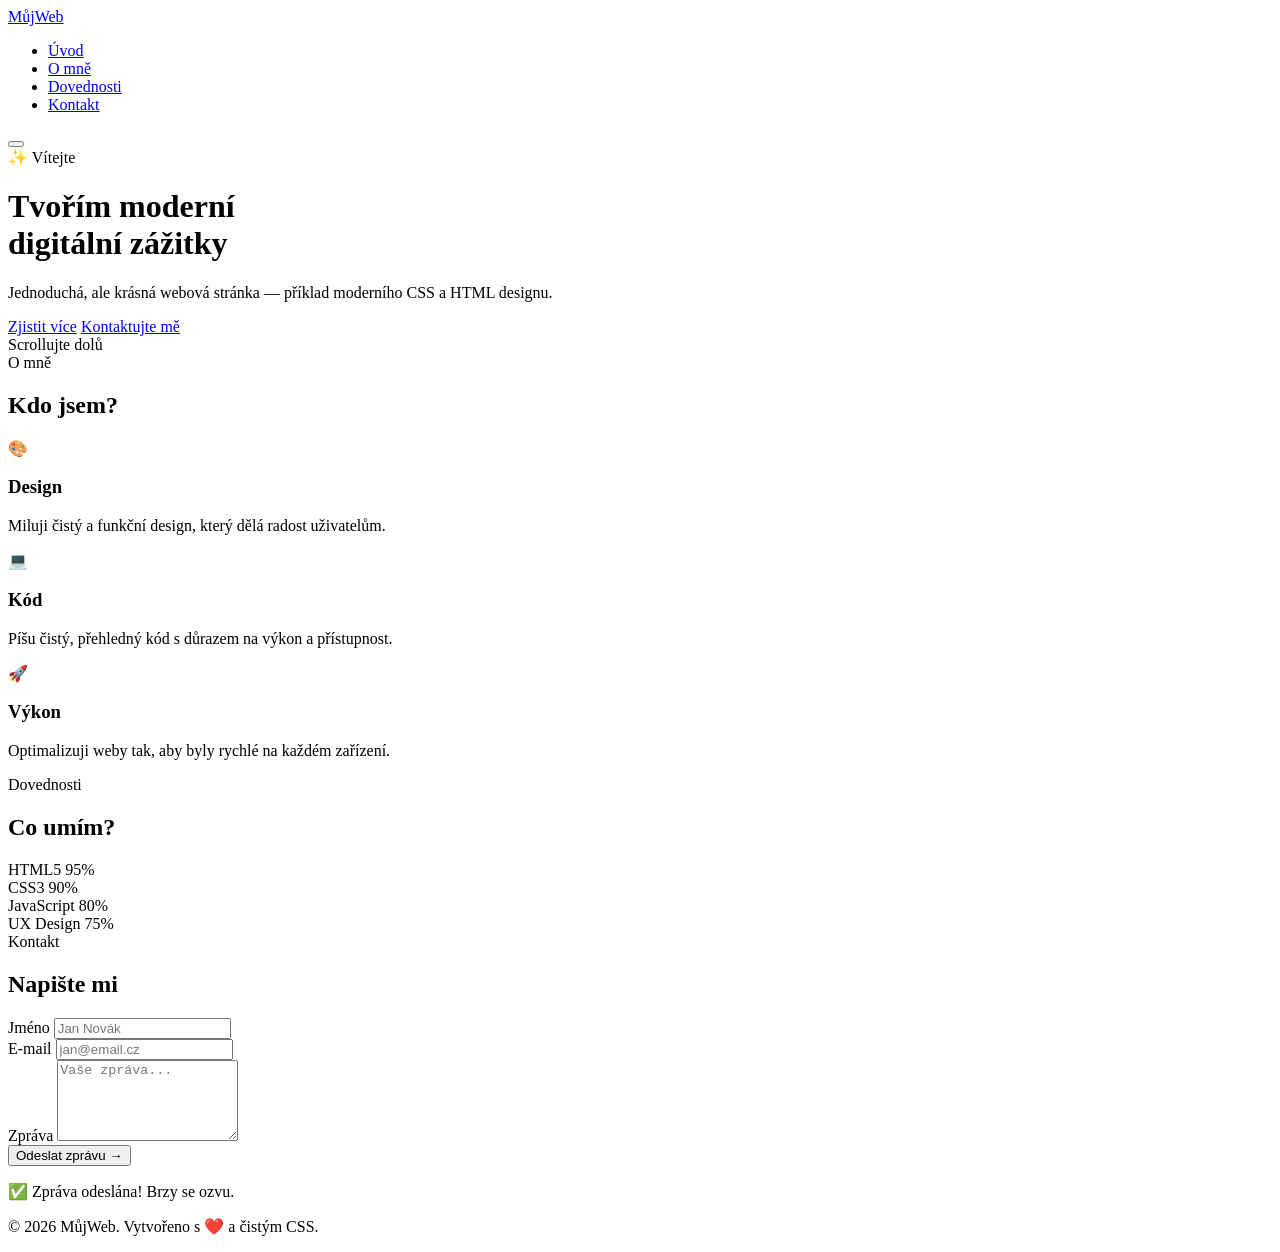
==== index.html @ 81123ff9 "Please provide the code changes or file descriptions so I can generate the commit message for you." ====
<!DOCTYPE html>
<html lang="cs">

<head>
  <meta charset="UTF-8" />
  <meta name="viewport" content="width=device-width, initial-scale=1.0" />
  <title>Moje stránka | Moderní web</title>
  <meta name="description" content="Ukázková moderní webová stránka s CSS animacemi a glassmorphism designem." />
  <link rel="preconnect" href="https://fonts.googleapis.com" />
  <link rel="preconnect" href="https://fonts.gstatic.com" crossorigin />
  <link href="https://fonts.googleapis.com/css2?family=Inter:wght@300;400;500;600;700;800&display=swap"
    rel="stylesheet" />
  <link rel="stylesheet" href="style.css" />
</head>

<body>

  <!-- ===== NAVIGACE ===== -->
  <nav class="navbar" id="navbar">
    <div class="nav-container">
      <a href="#" class="nav-logo">
        <span class="logo-dot"></span>
        <span>MůjWeb</span>
      </a>
      <ul class="nav-links" id="nav-links">
        <li><a href="#hero">Úvod</a></li>
        <li><a href="#about">O mně</a></li>
        <li><a href="#skills">Dovednosti</a></li>
        <li><a href="#contact">Kontakt</a></li>
      </ul>
      <button class="nav-toggle" id="nav-toggle" aria-label="Otevřít menu">
        <span></span><span></span><span></span>
      </button>
    </div>
  </nav>

  <!-- ===== HERO SEKCE ===== -->
  <header class="hero" id="hero">
    <div class="hero-bg">
      <div class="orb orb-1"></div>
      <div class="orb orb-2"></div>
      <div class="orb orb-3"></div>
    </div>
    <div class="hero-content">
      <span class="hero-badge">✨ Vítejte</span>
      <h1 class="hero-title">
        Tvořím moderní<br />
        <span class="gradient-text">digitální zážitky</span>
      </h1>
      <p class="hero-subtitle">
        Jednoduchá, ale krásná webová stránka — příklad moderního CSS a HTML designu.
      </p>
      <div class="hero-actions">
        <a href="#about" class="btn btn-primary" id="cta-about">Zjistit více</a>
        <a href="#contact" class="btn btn-ghost" id="cta-contact">Kontaktujte mě</a>
      </div>
    </div>
    <div class="hero-scroll-hint" aria-hidden="true">
      <span>Scrollujte dolů</span>
      <div class="scroll-arrow"></div>
    </div>
  </header>

  <main>

    <!-- ===== O MNĚ ===== -->
    <section class="section" id="about">
      <div class="container">
        <div class="section-label">O mně</div>
        <h2 class="section-title">Kdo jsem?</h2>
        <div class="about-grid">
          <div class="about-card glass-card">
            <div class="card-icon">🎨</div>
            <h3>Design</h3>
            <p>Miluji čistý a funkční design, který dělá radost uživatelům.</p>
          </div>
          <div class="about-card glass-card">
            <div class="card-icon">💻</div>
            <h3>Kód</h3>
            <p>Píšu čistý, přehledný kód s důrazem na výkon a přístupnost.</p>
          </div>
          <div class="about-card glass-card">
            <div class="card-icon">🚀</div>
            <h3>Výkon</h3>
            <p>Optimalizuji weby tak, aby byly rychlé na každém zařízení.</p>
          </div>
        </div>
      </div>
    </section>

    <!-- ===== DOVEDNOSTI ===== -->
    <section class="section section-dark" id="skills">
      <div class="container">
        <div class="section-label">Dovednosti</div>
        <h2 class="section-title">Co umím?</h2>
        <div class="skills-grid">
          <div class="skill-item" id="skill-html">
            <div class="skill-header">
              <span class="skill-name">HTML5</span>
              <span class="skill-percent">95%</span>
            </div>
            <div class="skill-bar">
              <div class="skill-fill" style="--fill: 95%"></div>
            </div>
          </div>
          <div class="skill-item" id="skill-css">
            <div class="skill-header">
              <span class="skill-name">CSS3</span>
              <span class="skill-percent">90%</span>
            </div>
            <div class="skill-bar">
              <div class="skill-fill" style="--fill: 90%"></div>
            </div>
          </div>
          <div class="skill-item" id="skill-js">
            <div class="skill-header">
              <span class="skill-name">JavaScript</span>
              <span class="skill-percent">80%</span>
            </div>
            <div class="skill-bar">
              <div class="skill-fill" style="--fill: 80%"></div>
            </div>
          </div>
          <div class="skill-item" id="skill-ux">
            <div class="skill-header">
              <span class="skill-name">UX Design</span>
              <span class="skill-percent">75%</span>
            </div>
            <div class="skill-bar">
              <div class="skill-fill" style="--fill: 75%"></div>
            </div>
          </div>
        </div>
      </div>
    </section>

    <!-- ===== KONTAKT ===== -->
    <section class="section" id="contact">
      <div class="container">
        <div class="section-label">Kontakt</div>
        <h2 class="section-title">Napište mi</h2>
        <form class="contact-form glass-card" id="contact-form" novalidate>
          <div class="form-row">
            <div class="form-group">
              <label for="name">Jméno</label>
              <input type="text" id="name" name="name" placeholder="Jan Novák" required />
            </div>
            <div class="form-group">
              <label for="email">E-mail</label>
              <input type="email" id="email" name="email" placeholder="jan@email.cz" required />
            </div>
          </div>
          <div class="form-group">
            <label for="message">Zpráva</label>
            <textarea id="message" name="message" rows="5" placeholder="Vaše zpráva..." required></textarea>
          </div>
          <button type="submit" class="btn btn-primary" id="submit-btn">Odeslat zprávu →</button>
          <p class="form-success" id="form-success" aria-live="polite">✅ Zpráva odeslána! Brzy se ozvu.</p>
        </form>
      </div>
    </section>

  </main>

  <!-- ===== PATIČKA ===== -->
  <footer class="footer">
    <div class="container">
      <p>© 2026 MůjWeb. Vytvořeno s ❤️ a čistým CSS.</p>
    </div>
  </footer>

  <script src="script.js"></script>
</body>

</html>
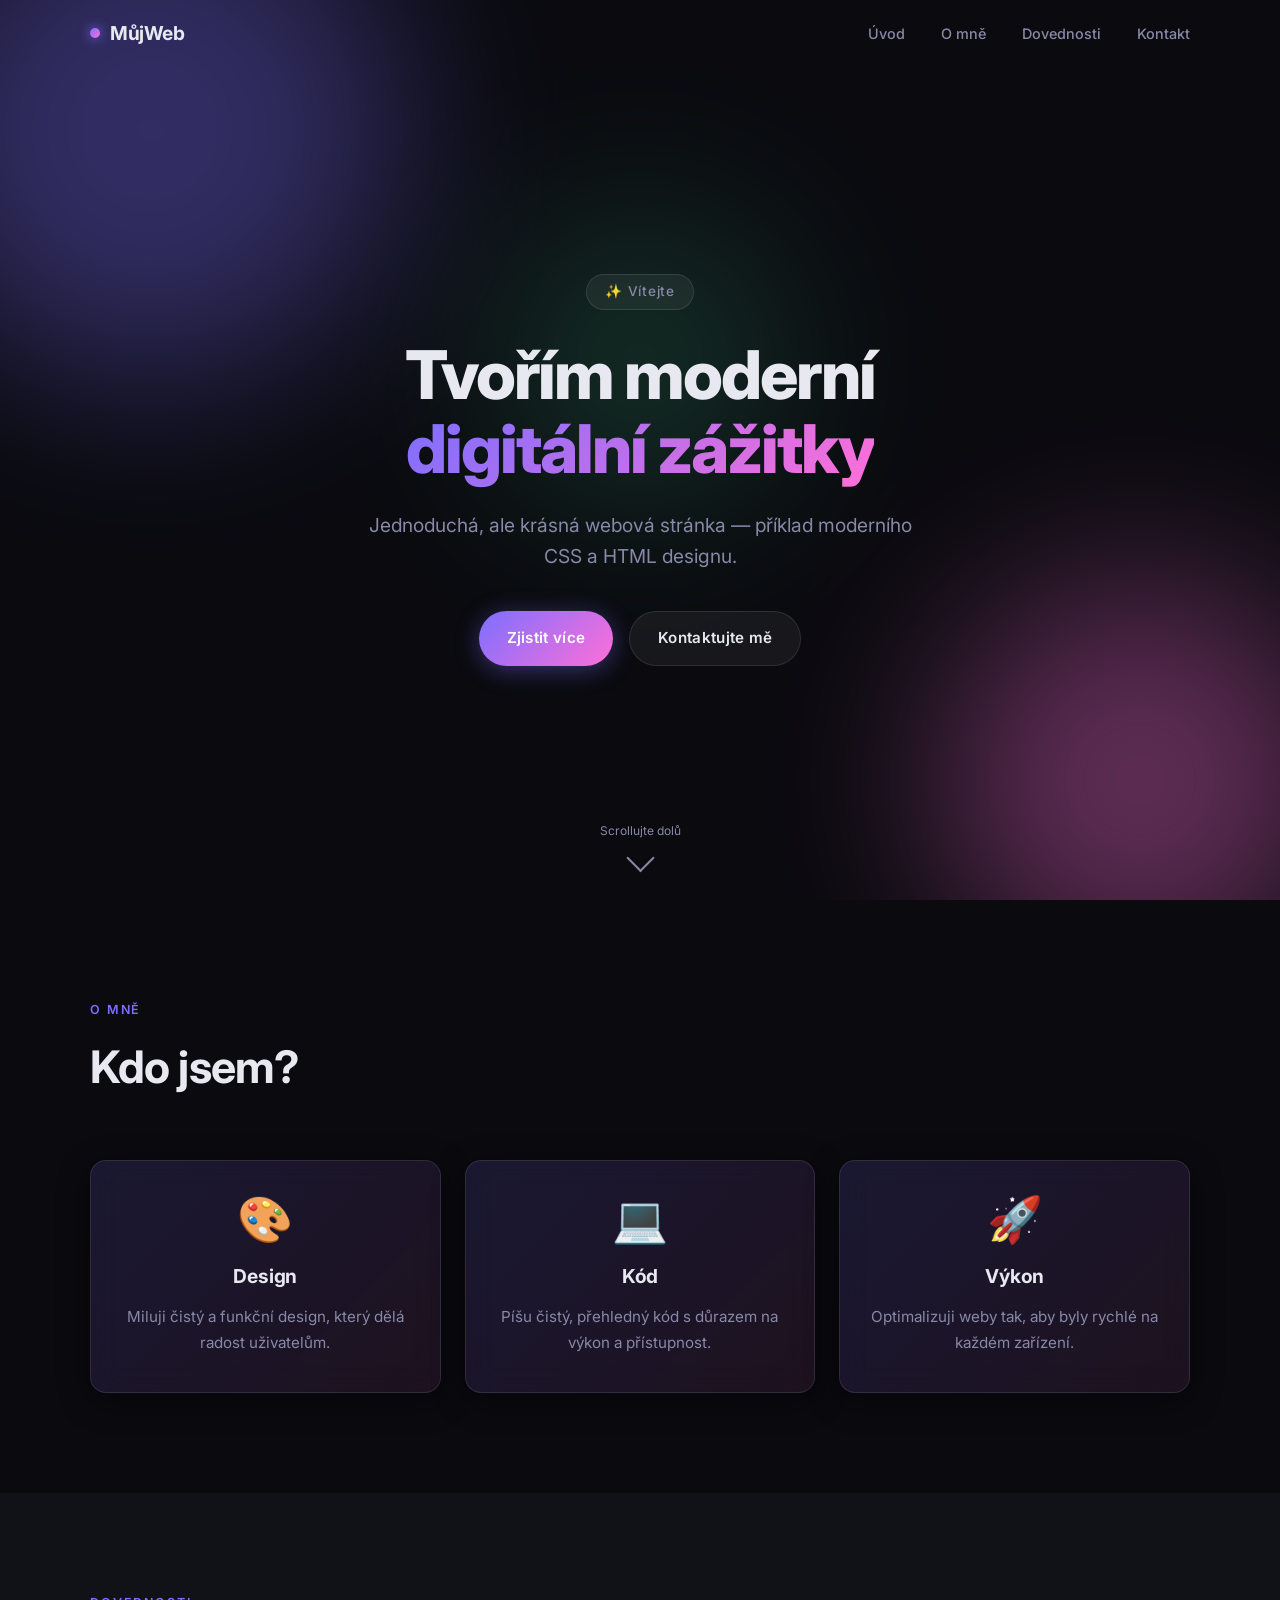
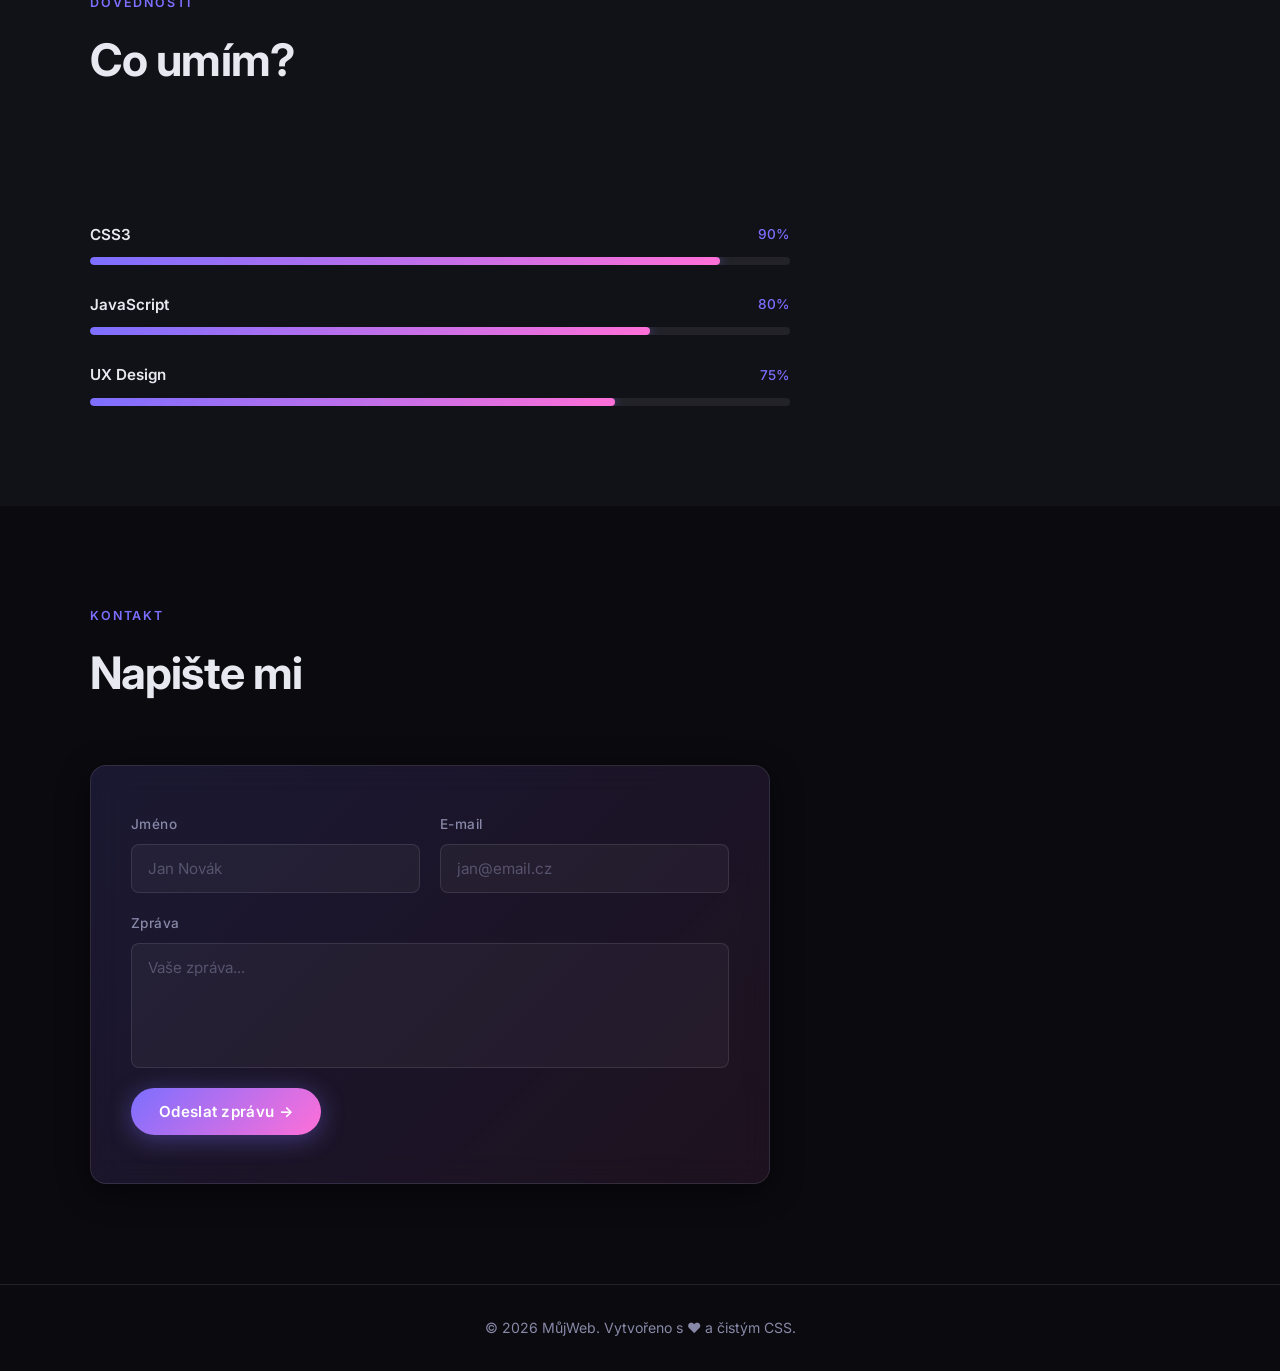
==== commit 6941cd37: "oprava CSS" ====
--- a/index.html
+++ b/index.html
@@ -10,7 +10,7 @@
   <link rel="preconnect" href="https://fonts.gstatic.com" crossorigin />
   <link href="https://fonts.googleapis.com/css2?family=Inter:wght@300;400;500;600;700;800&display=swap"
     rel="stylesheet" />
-  <link rel="stylesheet" href="style.css" />
+  <link rel="stylesheet" type="text/css" href="style.css" />
 </head>
 
 <body>
--- a/style.css
+++ b/style.css
@@ -0,0 +1,641 @@
+@charset "UTF-8";
+
+/* ================================================
+   DESIGN TOKENS & RESET
+   ================================================ */
+
+:root {
+  --clr-bg:        #0a0a0f;
+  --clr-bg-2:      #111118;
+  --clr-surface:   rgba(255, 255, 255, 0.055);
+  --clr-border:    rgba(255, 255, 255, 0.10);
+  --clr-text:      #e8e8f0;
+  --clr-muted:     #8888a8;
+  --clr-primary:   #7c6fff;
+  --clr-accent:    #ff6fd8;
+  --clr-green:     #4fffb0;
+
+  --gradient-hero: linear-gradient(135deg, #7c6fff 0%, #ff6fd8 100%);
+  --gradient-card: linear-gradient(135deg, rgba(124,111,255,0.15) 0%, rgba(255,111,216,0.08) 100%);
+
+  --radius-sm:  8px;
+  --radius-md:  16px;
+  --radius-lg:  28px;
+  --radius-xl:  40px;
+
+  --shadow-glow: 0 0 40px rgba(124, 111, 255, 0.25);
+  --shadow-card: 0 8px 32px rgba(0, 0, 0, 0.4);
+
+  --font: 'Inter', system-ui, sans-serif;
+  --transition: 0.3s cubic-bezier(0.4, 0, 0.2, 1);
+}
+
+*, *::before, *::after {
+  box-sizing: border-box;
+  margin: 0;
+  padding: 0;
+}
+
+html {
+  scroll-behavior: smooth;
+  font-size: 16px;
+}
+
+body {
+  font-family: var(--font);
+  background-color: var(--clr-bg);
+  color: var(--clr-text);
+  line-height: 1.6;
+  overflow-x: hidden;
+}
+
+img { display: block; max-width: 100%; }
+a  { color: inherit; text-decoration: none; }
+ul { list-style: none; }
+button { font-family: inherit; cursor: pointer; border: none; background: none; }
+
+/* ================================================
+   UTILITY
+   ================================================ */
+
+.container {
+  width: min(1100px, 92vw);
+  margin-inline: auto;
+}
+
+.gradient-text {
+  background: var(--gradient-hero);
+  -webkit-background-clip: text;
+  -webkit-text-fill-color: transparent;
+  background-clip: text;
+}
+
+.glass-card {
+  background: var(--gradient-card);
+  border: 1px solid var(--clr-border);
+  backdrop-filter: blur(16px);
+  -webkit-backdrop-filter: blur(16px);
+  border-radius: var(--radius-md);
+  box-shadow: var(--shadow-card);
+  transition: transform var(--transition), box-shadow var(--transition);
+}
+
+.glass-card:hover {
+  transform: translateY(-4px);
+  box-shadow: var(--shadow-glow), var(--shadow-card);
+}
+
+/* ================================================
+   BUTTONS
+   ================================================ */
+
+.btn {
+  display: inline-flex;
+  align-items: center;
+  gap: 8px;
+  padding: 14px 28px;
+  border-radius: var(--radius-xl);
+  font-size: 0.95rem;
+  font-weight: 600;
+  letter-spacing: 0.02em;
+  transition: transform var(--transition), box-shadow var(--transition), background var(--transition);
+  position: relative;
+  overflow: hidden;
+}
+
+.btn::after {
+  content: '';
+  position: absolute;
+  inset: 0;
+  background: white;
+  opacity: 0;
+  transition: opacity var(--transition);
+}
+
+.btn:hover::after  { opacity: 0.06; }
+.btn:active        { transform: scale(0.97); }
+
+.btn-primary {
+  background: var(--gradient-hero);
+  color: #fff;
+  box-shadow: 0 4px 24px rgba(124, 111, 255, 0.4);
+}
+
+.btn-primary:hover {
+  box-shadow: 0 8px 36px rgba(124, 111, 255, 0.55);
+  transform: translateY(-2px);
+}
+
+.btn-ghost {
+  background: var(--clr-surface);
+  color: var(--clr-text);
+  border: 1px solid var(--clr-border);
+}
+
+.btn-ghost:hover {
+  background: rgba(255, 255, 255, 0.1);
+  transform: translateY(-2px);
+}
+
+/* ================================================
+   NAVBAR
+   ================================================ */
+
+.navbar {
+  position: fixed;
+  top: 0;
+  inset-inline: 0;
+  z-index: 100;
+  padding: 18px 0;
+  transition: background var(--transition), backdrop-filter var(--transition), padding var(--transition);
+}
+
+.navbar.scrolled {
+  background: rgba(10, 10, 15, 0.85);
+  backdrop-filter: blur(20px);
+  -webkit-backdrop-filter: blur(20px);
+  border-bottom: 1px solid var(--clr-border);
+  padding: 12px 0;
+}
+
+.nav-container {
+  width: min(1100px, 92vw);
+  margin-inline: auto;
+  display: flex;
+  align-items: center;
+  justify-content: space-between;
+}
+
+.nav-logo {
+  display: flex;
+  align-items: center;
+  gap: 10px;
+  font-size: 1.2rem;
+  font-weight: 700;
+  letter-spacing: -0.02em;
+}
+
+.logo-dot {
+  width: 10px;
+  height: 10px;
+  border-radius: 50%;
+  background: var(--gradient-hero);
+  box-shadow: 0 0 12px var(--clr-primary);
+  animation: pulse 2.5s ease-in-out infinite;
+}
+
+.nav-links {
+  display: flex;
+  align-items: center;
+  gap: 36px;
+}
+
+.nav-links a {
+  font-size: 0.9rem;
+  font-weight: 500;
+  color: var(--clr-muted);
+  position: relative;
+  transition: color var(--transition);
+}
+
+.nav-links a::after {
+  content: '';
+  position: absolute;
+  bottom: -4px;
+  left: 0;
+  width: 0;
+  height: 2px;
+  background: var(--gradient-hero);
+  border-radius: 2px;
+  transition: width var(--transition);
+}
+
+.nav-links a:hover       { color: var(--clr-text); }
+.nav-links a:hover::after { width: 100%; }
+
+.nav-toggle {
+  display: none;
+  flex-direction: column;
+  gap: 5px;
+  padding: 4px;
+}
+
+.nav-toggle span {
+  display: block;
+  width: 24px;
+  height: 2px;
+  background: var(--clr-text);
+  border-radius: 2px;
+  transition: transform var(--transition), opacity var(--transition);
+}
+
+.nav-toggle.open span:nth-child(1) { transform: translateY(7px) rotate(45deg); }
+.nav-toggle.open span:nth-child(2) { opacity: 0; }
+.nav-toggle.open span:nth-child(3) { transform: translateY(-7px) rotate(-45deg); }
+
+/* ================================================
+   HERO
+   ================================================ */
+
+.hero {
+  min-height: 100svh;
+  display: flex;
+  align-items: center;
+  justify-content: center;
+  text-align: center;
+  position: relative;
+  overflow: hidden;
+  padding: 120px 24px 80px;
+}
+
+/* Animated gradient orbs */
+.hero-bg {
+  position: absolute;
+  inset: 0;
+  pointer-events: none;
+  z-index: 0;
+}
+
+.orb {
+  position: absolute;
+  border-radius: 50%;
+  filter: blur(90px);
+  opacity: 0.35;
+  animation: float 8s ease-in-out infinite;
+}
+
+.orb-1 {
+  width: 500px;
+  height: 500px;
+  background: var(--clr-primary);
+  top: -120px;
+  left: -100px;
+  animation-delay: 0s;
+}
+
+.orb-2 {
+  width: 400px;
+  height: 400px;
+  background: var(--clr-accent);
+  bottom: -80px;
+  right: -60px;
+  animation-delay: -3s;
+}
+
+.orb-3 {
+  width: 300px;
+  height: 300px;
+  background: var(--clr-green);
+  top: 40%;
+  left: 50%;
+  transform: translate(-50%, -50%);
+  animation-delay: -5s;
+  opacity: 0.15;
+}
+
+.hero-content {
+  position: relative;
+  z-index: 1;
+  max-width: 740px;
+}
+
+.hero-badge {
+  display: inline-block;
+  background: var(--clr-surface);
+  border: 1px solid var(--clr-border);
+  border-radius: var(--radius-xl);
+  padding: 6px 18px;
+  font-size: 0.85rem;
+  font-weight: 500;
+  letter-spacing: 0.05em;
+  color: var(--clr-muted);
+  margin-bottom: 28px;
+  animation: fadeInUp 0.6s ease both;
+}
+
+.hero-title {
+  font-size: clamp(2.4rem, 6vw, 4.2rem);
+  font-weight: 800;
+  line-height: 1.1;
+  letter-spacing: -0.03em;
+  margin-bottom: 24px;
+  animation: fadeInUp 0.7s 0.1s ease both;
+}
+
+.hero-subtitle {
+  font-size: clamp(1rem, 2.5vw, 1.2rem);
+  color: var(--clr-muted);
+  max-width: 560px;
+  margin-inline: auto;
+  margin-bottom: 40px;
+  animation: fadeInUp 0.7s 0.2s ease both;
+}
+
+.hero-actions {
+  display: flex;
+  gap: 16px;
+  justify-content: center;
+  flex-wrap: wrap;
+  animation: fadeInUp 0.7s 0.3s ease both;
+}
+
+.hero-scroll-hint {
+  position: absolute;
+  bottom: 32px;
+  left: 50%;
+  transform: translateX(-50%);
+  display: flex;
+  flex-direction: column;
+  align-items: center;
+  gap: 8px;
+  font-size: 0.75rem;
+  color: var(--clr-muted);
+  opacity: 0.6;
+  animation: fadeIn 1s 1s ease both;
+}
+
+.scroll-arrow {
+  width: 20px;
+  height: 20px;
+  border-right: 2px solid var(--clr-muted);
+  border-bottom: 2px solid var(--clr-muted);
+  transform: rotate(45deg);
+  animation: bounceDown 1.8s ease-in-out infinite;
+}
+
+/* ================================================
+   SECTIONS
+   ================================================ */
+
+.section {
+  padding: 100px 0;
+}
+
+.section-dark {
+  background: var(--clr-bg-2);
+}
+
+.section-label {
+  font-size: 0.78rem;
+  font-weight: 600;
+  letter-spacing: 0.15em;
+  text-transform: uppercase;
+  color: var(--clr-primary);
+  margin-bottom: 12px;
+}
+
+.section-title {
+  font-size: clamp(1.8rem, 4vw, 2.8rem);
+  font-weight: 700;
+  letter-spacing: -0.02em;
+  margin-bottom: 56px;
+}
+
+/* ================================================
+   ABOUT GRID
+   ================================================ */
+
+.about-grid {
+  display: grid;
+  grid-template-columns: repeat(auto-fit, minmax(260px, 1fr));
+  gap: 24px;
+}
+
+.about-card {
+  padding: 36px 28px;
+  text-align: center;
+}
+
+.card-icon {
+  font-size: 2.8rem;
+  margin-bottom: 20px;
+  line-height: 1;
+  display: block;
+}
+
+.about-card h3 {
+  font-size: 1.2rem;
+  font-weight: 700;
+  margin-bottom: 12px;
+  letter-spacing: -0.01em;
+}
+
+.about-card p {
+  color: var(--clr-muted);
+  font-size: 0.95rem;
+  line-height: 1.7;
+}
+
+/* ================================================
+   SKILLS
+   ================================================ */
+
+.skills-grid {
+  display: flex;
+  flex-direction: column;
+  gap: 28px;
+  max-width: 700px;
+}
+
+.skill-item {
+  opacity: 0;
+  transform: translateX(-20px);
+  transition: opacity 0.5s ease, transform 0.5s ease;
+}
+
+.skill-item.visible {
+  opacity: 1;
+  transform: translateX(0);
+}
+
+.skill-header {
+  display: flex;
+  justify-content: space-between;
+  align-items: center;
+  margin-bottom: 10px;
+}
+
+.skill-name {
+  font-weight: 600;
+  font-size: 0.95rem;
+}
+
+.skill-percent {
+  font-size: 0.85rem;
+  font-weight: 500;
+  color: var(--clr-primary);
+}
+
+.skill-bar {
+  height: 8px;
+  background: rgba(255, 255, 255, 0.07);
+  border-radius: 100px;
+  overflow: hidden;
+}
+
+.skill-fill {
+  height: 100%;
+  width: 0;                    /* starts at 0, animated by JS */
+  background: var(--gradient-hero);
+  border-radius: 100px;
+  transition: width 1s cubic-bezier(0.4, 0, 0.2, 1);
+  box-shadow: 0 0 12px rgba(124, 111, 255, 0.5);
+}
+
+/* ================================================
+   CONTACT FORM
+   ================================================ */
+
+.contact-form {
+  max-width: 680px;
+  padding: 48px 40px;
+}
+
+.form-row {
+  display: grid;
+  grid-template-columns: 1fr 1fr;
+  gap: 20px;
+}
+
+.form-group {
+  display: flex;
+  flex-direction: column;
+  gap: 8px;
+  margin-bottom: 20px;
+}
+
+.form-group label {
+  font-size: 0.85rem;
+  font-weight: 500;
+  color: var(--clr-muted);
+  letter-spacing: 0.03em;
+}
+
+.form-group input,
+.form-group textarea {
+  background: rgba(255, 255, 255, 0.04);
+  border: 1px solid var(--clr-border);
+  border-radius: var(--radius-sm);
+  padding: 14px 16px;
+  color: var(--clr-text);
+  font-family: var(--font);
+  font-size: 0.95rem;
+  outline: none;
+  transition: border-color var(--transition), box-shadow var(--transition), background var(--transition);
+  resize: none;
+}
+
+.form-group input::placeholder,
+.form-group textarea::placeholder {
+  color: rgba(136, 136, 168, 0.5);
+}
+
+.form-group input:focus,
+.form-group textarea:focus {
+  border-color: var(--clr-primary);
+  background: rgba(124, 111, 255, 0.06);
+  box-shadow: 0 0 0 3px rgba(124, 111, 255, 0.18);
+}
+
+.form-group input:invalid:not(:placeholder-shown) {
+  border-color: #ff6b6b;
+}
+
+.form-success {
+  display: none;
+  margin-top: 16px;
+  color: var(--clr-green);
+  font-size: 0.9rem;
+  font-weight: 500;
+  animation: fadeInUp 0.4s ease;
+}
+
+.form-success.show {
+  display: block;
+}
+
+/* ================================================
+   FOOTER
+   ================================================ */
+
+.footer {
+  border-top: 1px solid var(--clr-border);
+  padding: 32px 0;
+  text-align: center;
+  color: var(--clr-muted);
+  font-size: 0.88rem;
+}
+
+/* ================================================
+   ANIMATIONS
+   ================================================ */
+
+@keyframes fadeInUp {
+  from {
+    opacity: 0;
+    transform: translateY(24px);
+  }
+  to {
+    opacity: 1;
+    transform: translateY(0);
+  }
+}
+
+@keyframes fadeIn {
+  from { opacity: 0; }
+  to   { opacity: 1; }
+}
+
+@keyframes float {
+  0%, 100% { transform: translateY(0px) scale(1); }
+  50%       { transform: translateY(-30px) scale(1.05); }
+}
+
+@keyframes pulse {
+  0%, 100% { box-shadow: 0 0 8px var(--clr-primary); }
+  50%       { box-shadow: 0 0 20px var(--clr-primary), 0 0 40px rgba(124,111,255,0.4); }
+}
+
+@keyframes bounceDown {
+  0%, 100% { transform: rotate(45deg) translateY(0); }
+  50%       { transform: rotate(45deg) translateY(6px); }
+}
+
+/* ================================================
+   RESPONSIVE
+   ================================================ */
+
+@media (max-width: 768px) {
+  .nav-links {
+    position: fixed;
+    top: 0;
+    right: -100%;
+    height: 100svh;
+    width: min(300px, 80vw);
+    background: rgba(10, 10, 15, 0.97);
+    backdrop-filter: blur(24px);
+    -webkit-backdrop-filter: blur(24px);
+    border-left: 1px solid var(--clr-border);
+    flex-direction: column;
+    justify-content: center;
+    gap: 40px;
+    padding: 40px;
+    font-size: 1.1rem;
+    transition: right var(--transition);
+  }
+
+  .nav-links.open { right: 0; }
+
+  .nav-toggle { display: flex; }
+
+  .form-row { grid-template-columns: 1fr; }
+
+  .contact-form { padding: 32px 24px; }
+
+  .section { padding: 70px 0; }
+}
+
+@media (max-width: 480px) {
+  .hero-actions { flex-direction: column; align-items: center; }
+  .btn { width: 100%; max-width: 280px; justify-content: center; }
+}
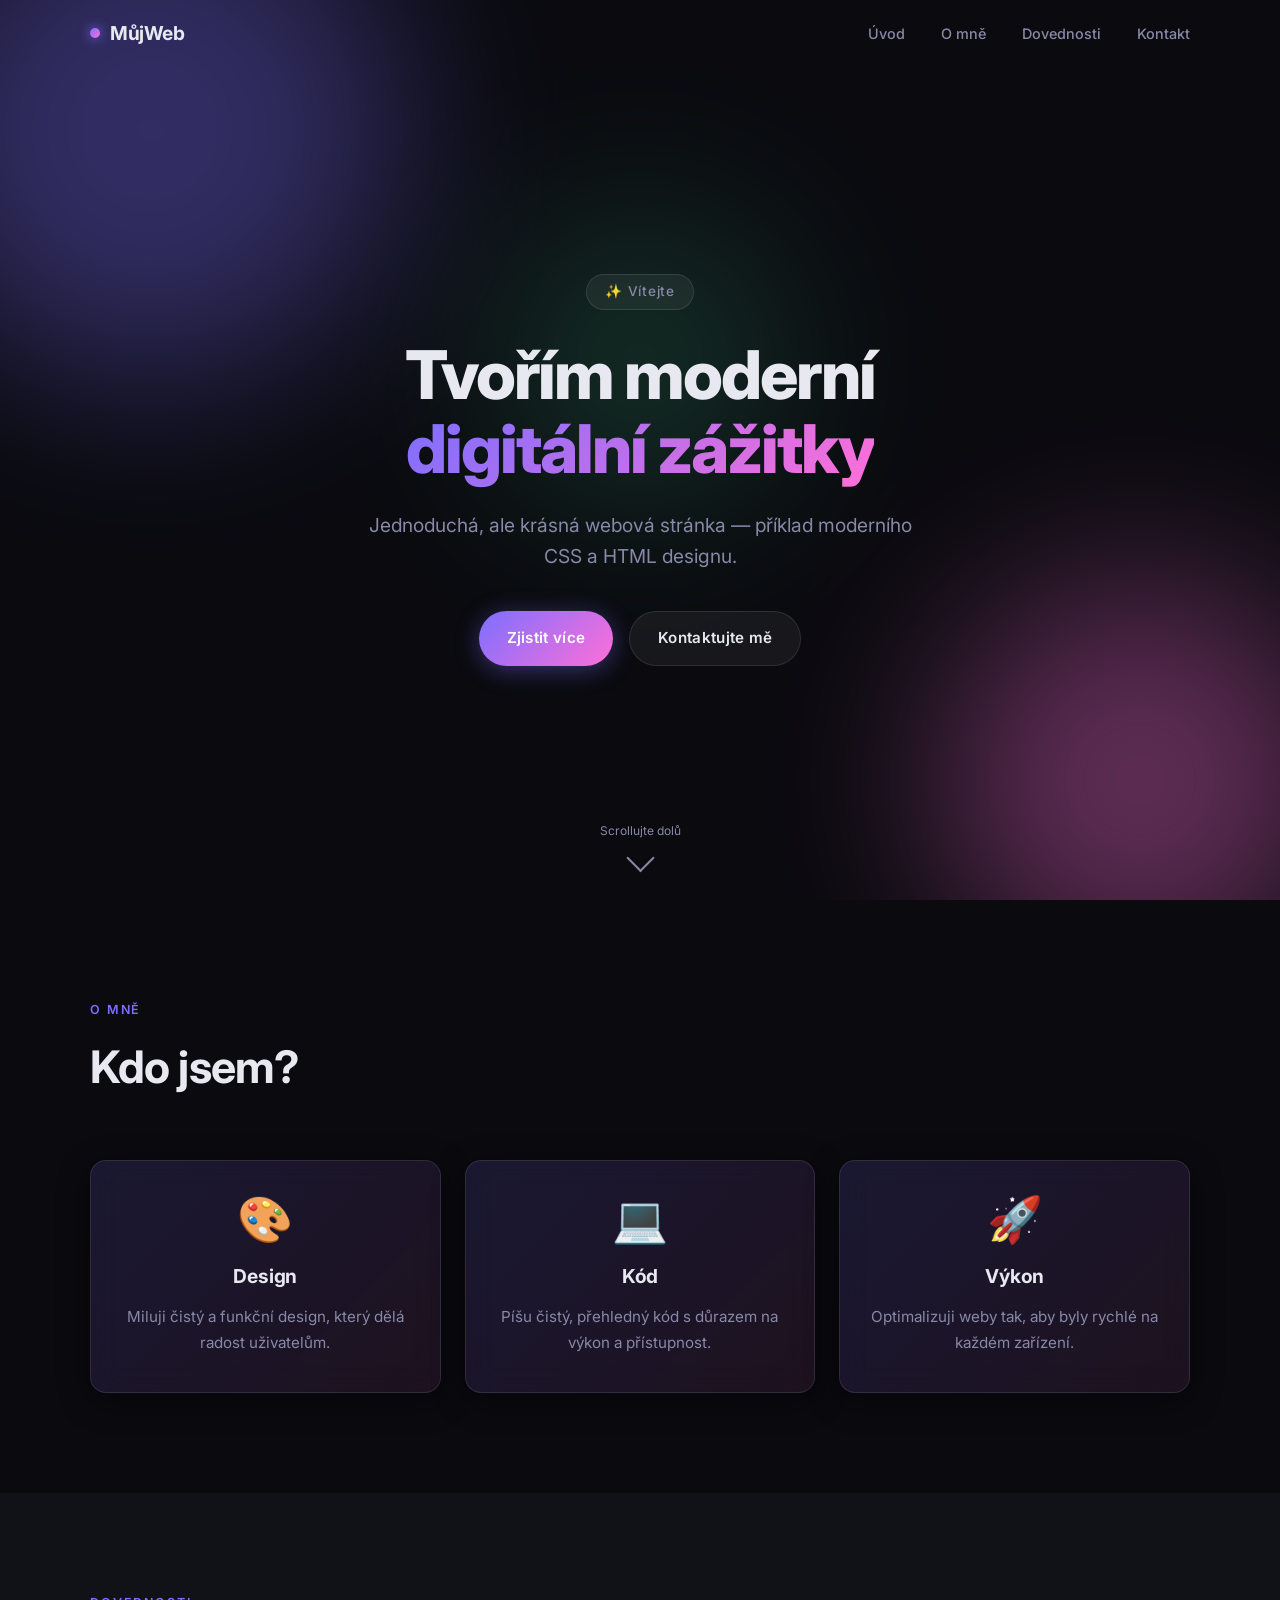
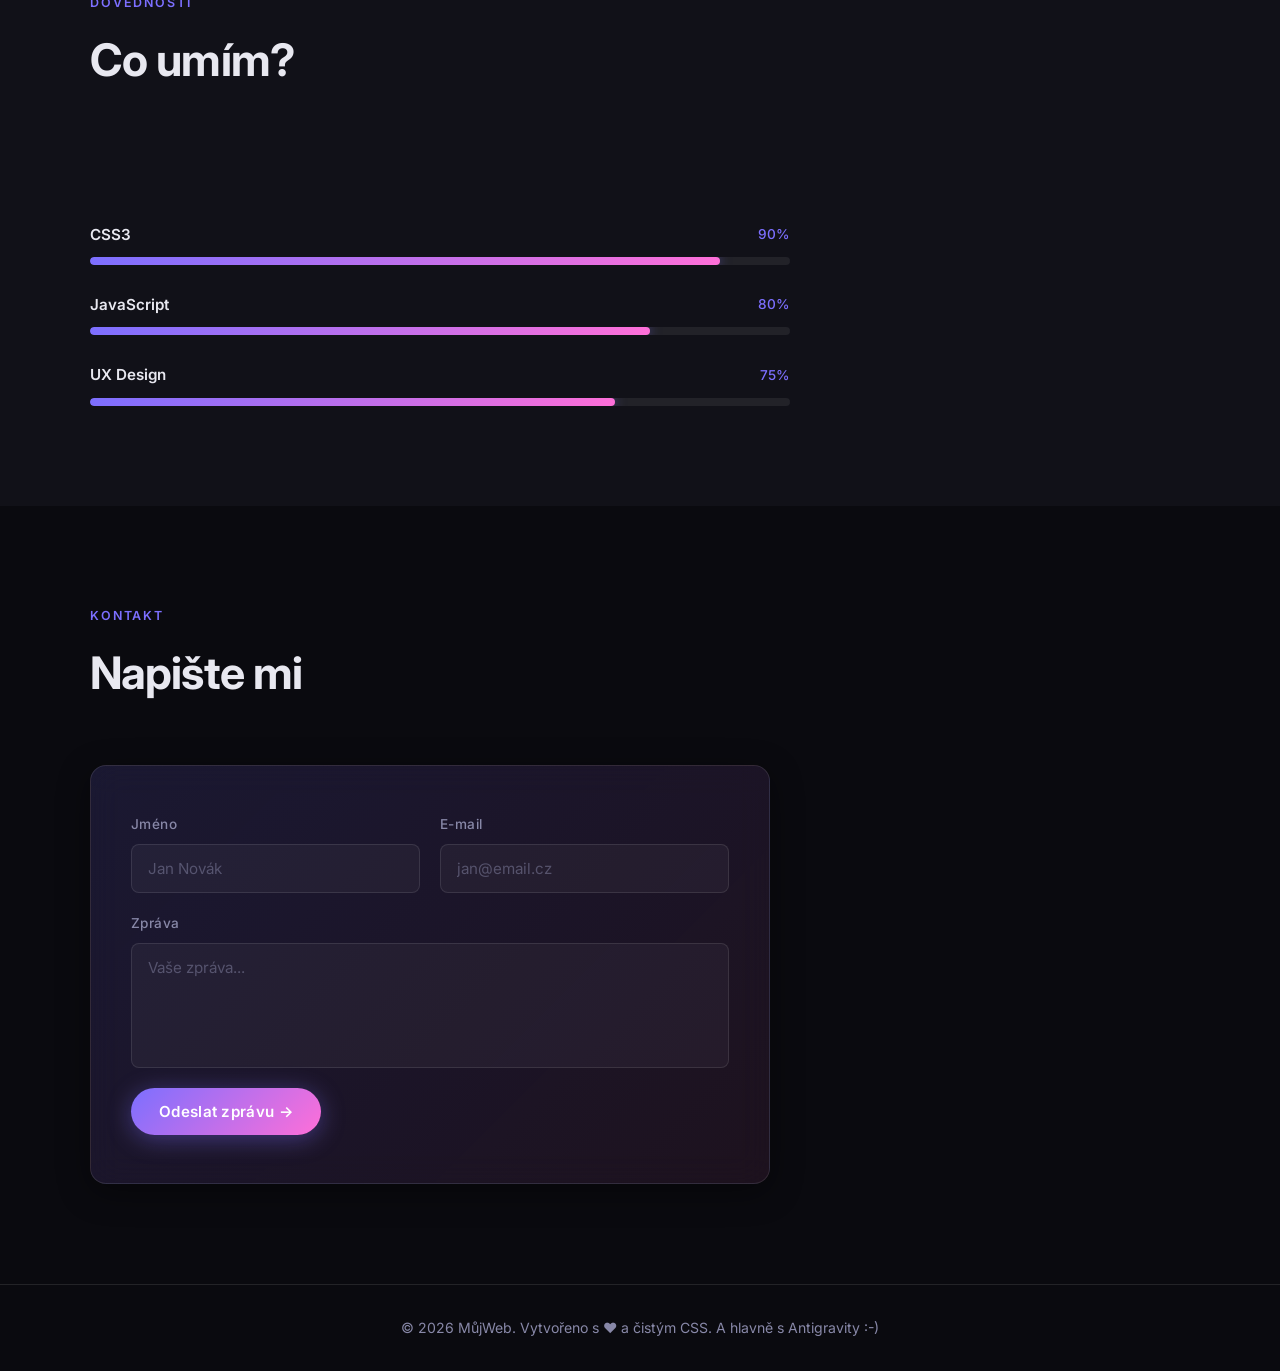
==== commit ea3de668: "komentář" ====
--- a/index.html
+++ b/index.html
@@ -165,7 +165,7 @@
   <!-- ===== PATIČKA ===== -->
   <footer class="footer">
     <div class="container">
-      <p>© 2026 MůjWeb. Vytvořeno s ❤️ a čistým CSS.</p>
+      <p>© 2026 MůjWeb. Vytvořeno s ❤️ a čistým CSS. A hlavně s Antigravity :-)</p>
     </div>
   </footer>
 
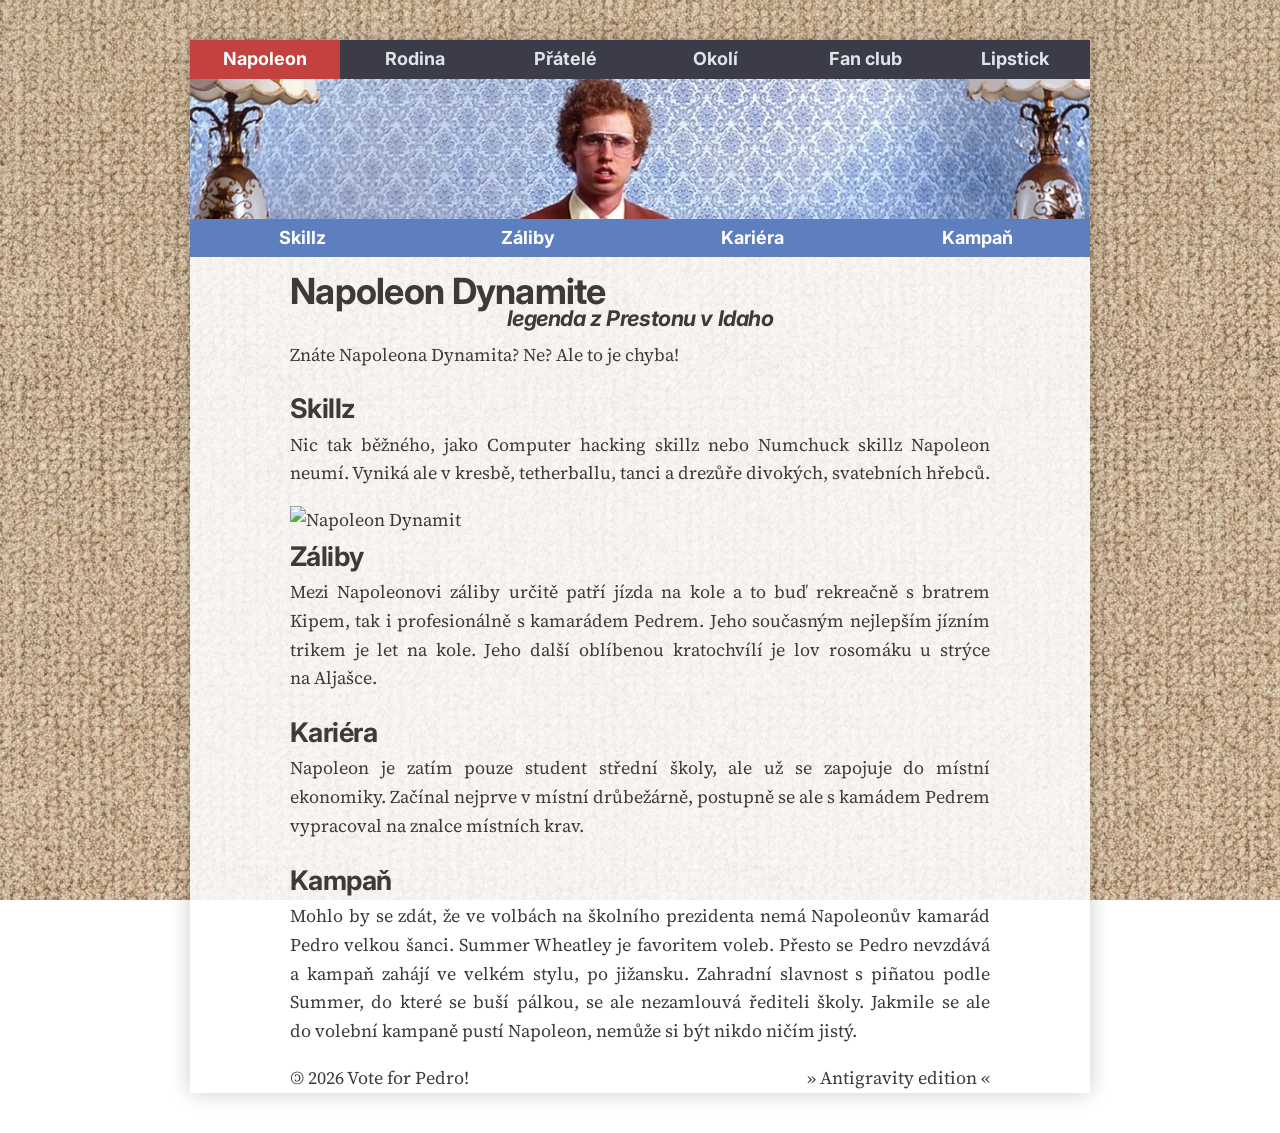
==== commit b64914c2: "Nahrani projektu Napoleon Dynamite a odstraneni starych souboru" ====
--- a/index.html
+++ b/index.html
@@ -1,175 +1,83 @@
 <!DOCTYPE html>
 <html lang="cs">
+<head>
+    <meta charset="UTF-8">
+    <title>Kdo je Napoleon Dynamit?</title>
+    <meta name="description" content="Zde se dozvíte téměř vše o Napoleonovi Dynamitovi, jeho rodině, přátelích a okolí. Připojte se k fan clubu!">
+    <link rel="icon" type="image/png" sizes="32x32" href="icon32.png">
+    <link rel="icon" type="image/png" sizes="64x64" href="icon64.png">
+    <link rel="icon" type="image/png" sizes="128x128" href="icon128.png">
+    <link href="https://fonts.googleapis.com/css2?family=Inter:wght@400;600&family=Source+Serif+4:wght@400;600&display=swap" rel="stylesheet">
+    <link rel="stylesheet" href="style.css">
+</head>
+<body>
+    <div class="page-wrapper">
+        <header>
+            <!-- hlavní nabídka nad bannerem -->
+            <nav class="main-nav">
+                <ul>
+                    <li><a class="active" href="index.html">Napoleon</a></li>
+                    <li><a href="family.html">Rodina</a></li>
+                    <li><a href="friends.html">Přátelé</a></li>
+                    <li><a href="other.html">Okolí</a></li>
+                    <li><a href="fan-club.html">Fan club</a></li>
+                    <li><a href="lipstick.html">Lipstick</a></li>
+                </ul>
+            </nav>
+            <!-- banner -->
+            <section class="banner">
+                <img src="picture/banner/banner-napoleon.webp" alt="banner Napoleon Dynamit">
+            </section>
 
-<head>
-  <meta charset="UTF-8" />
-  <meta name="viewport" content="width=device-width, initial-scale=1.0" />
-  <title>Moje stránka | Moderní web</title>
-  <meta name="description" content="Ukázková moderní webová stránka s CSS animacemi a glassmorphism designem." />
-  <link rel="preconnect" href="https://fonts.googleapis.com" />
-  <link rel="preconnect" href="https://fonts.gstatic.com" crossorigin />
-  <link href="https://fonts.googleapis.com/css2?family=Inter:wght@300;400;500;600;700;800&display=swap"
-    rel="stylesheet" />
-  <link rel="stylesheet" type="text/css" href="style.css" />
-</head>
+            <!-- podnabídka pod bannerem -->
+            <nav class="sec-nav">
+                <ul>
+                    <li><a href="#section1">Skillz</a></li>
+                    <li><a href="#section2">Záliby</a></li>
+                    <li><a href="#section3">Kariéra</a></li>
+                    <li><a href="#section4">Kampaň</a></li>
+                </ul>
+            </nav>
 
-<body>
+        </header>
 
-  <!-- ===== NAVIGACE ===== -->
-  <nav class="navbar" id="navbar">
-    <div class="nav-container">
-      <a href="#" class="nav-logo">
-        <span class="logo-dot"></span>
-        <span>MůjWeb</span>
-      </a>
-      <ul class="nav-links" id="nav-links">
-        <li><a href="#hero">Úvod</a></li>
-        <li><a href="#about">O mně</a></li>
-        <li><a href="#skills">Dovednosti</a></li>
-        <li><a href="#contact">Kontakt</a></li>
-      </ul>
-      <button class="nav-toggle" id="nav-toggle" aria-label="Otevřít menu">
-        <span></span><span></span><span></span>
-      </button>
+        <main>
+            
+            <h1>
+                <a class="title-link" href="https://mak-024.github.io/webovka01/">
+                    <strong>Napoleon Dynamite</strong>
+                    <span class="subtitle">legenda z Prestonu v Idaho</span>
+                </a>
+            </h1>
+            <article>
+                <p>Znáte Napoleona Dynamita? Ne? Ale to je chyba!</p>
+            </article>
+            
+            <article id="section1">
+                <h2>Skillz</h2>
+                <p>Nic tak běžného, jako Computer hacking skillz nebo Numchuck skillz Napoleon neumí. Vyniká ale v kresbě, tetherballu, tanci a drezůře divokých, svatebních hřebců.</p>
+                <img src="Napoleon.gif" alt="Napoleon Dynamit" width="400" height="300">
+            </article>
+            <article id="section2">
+                <h2>Záliby</h2>
+                <p>Mezi Napoleonovi záliby určitě patří jízda na&nbsp;kole a&nbsp;to buď rekreačně s&nbsp;bratrem Kipem, tak i&nbsp;profesionálně s&nbsp;kamarádem Pedrem. Jeho současným nejlepším jízním trikem je let na&nbsp;kole. Jeho další oblíbenou kratochvílí je lov rosomáku u&nbsp;strýce na&nbsp;Aljašce.</p>
+            </article>
+            <article id="section3">
+                <h2>Kariéra</h2>
+                <p>Napoleon je zatím pouze student střední školy, ale už&nbsp;se&nbsp;zapojuje do&nbsp;místní ekonomiky. Začínal nejprve v&nbsp;místní drůbežárně, postupně se&nbsp;ale s&nbsp;kamádem Pedrem vypracoval na&nbsp;znalce místních krav.</p>
+            </article>
+            <article id="section4">
+                <h2>Kampaň</h2>
+                <p>Mohlo by se&nbsp;zdát, že ve&nbsp;volbách na&nbsp;školního prezidenta nemá Napoleonův kamarád Pedro velkou šanci. Summer Wheatley je favoritem voleb. Přesto se&nbsp;Pedro nevzdává a&nbsp;kampaň zahájí ve&nbsp;velkém stylu, po&nbsp;jižansku. Zahradní slavnost s&nbsp;piñatou podle Summer, do&nbsp;které se&nbsp;buší pálkou, se&nbsp;ale nezamlouvá řediteli školy. Jakmile se&nbsp;ale do&nbsp;volební kampaně pustí Napoleon, nemůže si&nbsp;být nikdo ničím jistý.</p>
+            </article>
+        </main>
+
+        <footer>
+            <p>
+                <span class="copyleft">&copy;</span> 2026 Vote for Pedro! <a class="link-out" href="https://mak-024.github.io/webovka02/">&raquo; Antigravity edition &laquo;</a>
+            </p>
+        </footer>
     </div>
-  </nav>
 
-  <!-- ===== HERO SEKCE ===== -->
-  <header class="hero" id="hero">
-    <div class="hero-bg">
-      <div class="orb orb-1"></div>
-      <div class="orb orb-2"></div>
-      <div class="orb orb-3"></div>
-    </div>
-    <div class="hero-content">
-      <span class="hero-badge">✨ Vítejte</span>
-      <h1 class="hero-title">
-        Tvořím moderní<br />
-        <span class="gradient-text">digitální zážitky</span>
-      </h1>
-      <p class="hero-subtitle">
-        Jednoduchá, ale krásná webová stránka — příklad moderního CSS a HTML designu.
-      </p>
-      <div class="hero-actions">
-        <a href="#about" class="btn btn-primary" id="cta-about">Zjistit více</a>
-        <a href="#contact" class="btn btn-ghost" id="cta-contact">Kontaktujte mě</a>
-      </div>
-    </div>
-    <div class="hero-scroll-hint" aria-hidden="true">
-      <span>Scrollujte dolů</span>
-      <div class="scroll-arrow"></div>
-    </div>
-  </header>
-
-  <main>
-
-    <!-- ===== O MNĚ ===== -->
-    <section class="section" id="about">
-      <div class="container">
-        <div class="section-label">O mně</div>
-        <h2 class="section-title">Kdo jsem?</h2>
-        <div class="about-grid">
-          <div class="about-card glass-card">
-            <div class="card-icon">🎨</div>
-            <h3>Design</h3>
-            <p>Miluji čistý a funkční design, který dělá radost uživatelům.</p>
-          </div>
-          <div class="about-card glass-card">
-            <div class="card-icon">💻</div>
-            <h3>Kód</h3>
-            <p>Píšu čistý, přehledný kód s důrazem na výkon a přístupnost.</p>
-          </div>
-          <div class="about-card glass-card">
-            <div class="card-icon">🚀</div>
-            <h3>Výkon</h3>
-            <p>Optimalizuji weby tak, aby byly rychlé na každém zařízení.</p>
-          </div>
-        </div>
-      </div>
-    </section>
-
-    <!-- ===== DOVEDNOSTI ===== -->
-    <section class="section section-dark" id="skills">
-      <div class="container">
-        <div class="section-label">Dovednosti</div>
-        <h2 class="section-title">Co umím?</h2>
-        <div class="skills-grid">
-          <div class="skill-item" id="skill-html">
-            <div class="skill-header">
-              <span class="skill-name">HTML5</span>
-              <span class="skill-percent">95%</span>
-            </div>
-            <div class="skill-bar">
-              <div class="skill-fill" style="--fill: 95%"></div>
-            </div>
-          </div>
-          <div class="skill-item" id="skill-css">
-            <div class="skill-header">
-              <span class="skill-name">CSS3</span>
-              <span class="skill-percent">90%</span>
-            </div>
-            <div class="skill-bar">
-              <div class="skill-fill" style="--fill: 90%"></div>
-            </div>
-          </div>
-          <div class="skill-item" id="skill-js">
-            <div class="skill-header">
-              <span class="skill-name">JavaScript</span>
-              <span class="skill-percent">80%</span>
-            </div>
-            <div class="skill-bar">
-              <div class="skill-fill" style="--fill: 80%"></div>
-            </div>
-          </div>
-          <div class="skill-item" id="skill-ux">
-            <div class="skill-header">
-              <span class="skill-name">UX Design</span>
-              <span class="skill-percent">75%</span>
-            </div>
-            <div class="skill-bar">
-              <div class="skill-fill" style="--fill: 75%"></div>
-            </div>
-          </div>
-        </div>
-      </div>
-    </section>
-
-    <!-- ===== KONTAKT ===== -->
-    <section class="section" id="contact">
-      <div class="container">
-        <div class="section-label">Kontakt</div>
-        <h2 class="section-title">Napište mi</h2>
-        <form class="contact-form glass-card" id="contact-form" novalidate>
-          <div class="form-row">
-            <div class="form-group">
-              <label for="name">Jméno</label>
-              <input type="text" id="name" name="name" placeholder="Jan Novák" required />
-            </div>
-            <div class="form-group">
-              <label for="email">E-mail</label>
-              <input type="email" id="email" name="email" placeholder="jan@email.cz" required />
-            </div>
-          </div>
-          <div class="form-group">
-            <label for="message">Zpráva</label>
-            <textarea id="message" name="message" rows="5" placeholder="Vaše zpráva..." required></textarea>
-          </div>
-          <button type="submit" class="btn btn-primary" id="submit-btn">Odeslat zprávu →</button>
-          <p class="form-success" id="form-success" aria-live="polite">✅ Zpráva odeslána! Brzy se ozvu.</p>
-        </form>
-      </div>
-    </section>
-
-  </main>
-
-  <!-- ===== PATIČKA ===== -->
-  <footer class="footer">
-    <div class="container">
-      <p>© 2026 MůjWeb. Vytvořeno s ❤️ a čistým CSS. A hlavně s Antigravity :-)</p>
-    </div>
-  </footer>
-
-  <script src="script.js"></script>
 </body>
-
-</html>+</html> 
--- a/style.css
+++ b/style.css
@@ -1,641 +1,385 @@
-@charset "UTF-8";
-
-/* ================================================
-   DESIGN TOKENS & RESET
-   ================================================ */
-
 :root {
-  --clr-bg:        #0a0a0f;
-  --clr-bg-2:      #111118;
-  --clr-surface:   rgba(255, 255, 255, 0.055);
-  --clr-border:    rgba(255, 255, 255, 0.10);
-  --clr-text:      #e8e8f0;
-  --clr-muted:     #8888a8;
-  --clr-primary:   #7c6fff;
-  --clr-accent:    #ff6fd8;
-  --clr-green:     #4fffb0;
-
-  --gradient-hero: linear-gradient(135deg, #7c6fff 0%, #ff6fd8 100%);
-  --gradient-card: linear-gradient(135deg, rgba(124,111,255,0.15) 0%, rgba(255,111,216,0.08) 100%);
-
-  --radius-sm:  8px;
-  --radius-md:  16px;
-  --radius-lg:  28px;
-  --radius-xl:  40px;
-
-  --shadow-glow: 0 0 40px rgba(124, 111, 255, 0.25);
-  --shadow-card: 0 8px 32px rgba(0, 0, 0, 0.4);
-
-  --font: 'Inter', system-ui, sans-serif;
-  --transition: 0.3s cubic-bezier(0.4, 0, 0.2, 1);
-}
-
-*, *::before, *::after {
-  box-sizing: border-box;
+  /* --- paleta ChatGPT a Claude --- */
+  /* Base neutrals */
+  --nd-cream: #F2EDE3;   /* CRT světlo / papír */
+  --nd-beige: #E7D8B1;   /* vybledlé stěny */
+  --nd-tan: #C9B28C;     /* karton / starý papír */
+
+  /* Cool tones */
+  --nd-mint-gray: #8FA6A1; /* školní chodby */
+  --nd-denim: #6B7C8C;     /* jeans / 2000s modrá */
+  --nd-lavender: #B7A3C7;  /* pastelové světlo */
+
+  /* Accent */
+  --nd-orange: #D96C4A;    /* retro 2000s akcent */
+
+  /* Dark contrast */
+  --nd-chocolate: #3E3A36; /* text / linie */
+
+  --paper-overlay: rgba(255,255,255,0.85);
+ 
+  /* --- https://coolors.co/ --- */
+
+  --willow-green: #8ed081ff;
+  --celadon: #b4d2baff;
+  --vanilla-custard: #dce2aaff;
+  --copper: #b57f50ff;
+  --ebony: #4b543bff;
+
+  --pale-slate: #c8bfc7ff;
+  --sage-green: #7a9b76ff;
+  --grey-olive: #8a7e72ff;
+  --night-bordeaux: #5a2328ff;
+  --pitch-black: #090302ff;
+
+  --sky-surge: #5bc0ebff;
+  --banana-cream: #fde74cff;
+  --yellow-green: #9bc53dff;
+  --tomato-jam: #c3423fff;
+  --iron-grey: #404e4dff;
+
+  /* --- podle obrázku --- */
+  --dark-gray: #3b3c47;
+  --red: #d82431;
+  --taupe: #6b5a5c;
+  --blue: #5d7fc0;
+  --orange: #e7a24a;
+  --dark-red: #982823;
+  --brown: #a37256;
+  --light-gray: #dfe4ea;
+}
+
+* {
+  margin: 0;
+  padding:0;
+
+}
+
+@keyframes pohyb {
+  from {
+/*    transform: translateX(0); */
+    transform: rotate(2deg);
+  }
+
+  to {
+/*    transform: translateX(50px); */
+    transform: rotate(-2deg);
+  }
+}
+
+@keyframes najeti-mysi {
+  from {
+/*    transform: translateX(0); */
+    transform: scale(1);
+  }
+
+  to {
+/*    transform: translateX(50px); */
+    transform: scale(2);
+  }
+}
+
+@keyframes pulse {
+
+    0% {
+        transform: scale(1);
+    }
+
+    50% {
+        transform: scale(1.08);
+    }
+
+    100% {
+        transform: scale(1);
+    }
+}
+
+/* --- hra s animacemi ---
+h1:hover, h2:hover, h3:hover {
+  animation: najeti-mysi 1s infinite;  
+} */
+
+body {
+  background-image: url('picture/carpet05.webp');
+  background-attachment: fixed;
+  font-family: "Source Serif 4", serif;
+  font-size: 18px;
+  line-height: 1.7;
+  color: var(--nd-chocolate);
+  margin: 40px auto;
+  padding: 0 auto;
+}
+
+header {
+  position: sticky;
+  top: 0;
+}
+
+footer {
+  max-width: 700px;
+}
+
+/* --- šířě stránky --- */
+.page-wrapper {
+  max-width: 900px;
+  margin: auto;
+  background: var(--paper-overlay);
+  box-shadow: 0 0 20px rgba(0,0,0,0.2);
+}
+
+.banner {
+  width: 100%;
+  height: 140px;
+  background-size: cover;
+  background-position: center;
+}
+
+.banner img {
+  width: 100%;
+  height: 100%;
+  object-fit: cover;
+  display: block;
+}
+
+h1 {
+  font-family: "Inter", sans-serif;
+  letter-spacing: -0.02em;
+  max-width: 700px;
+  margin: 15px auto 10px auto;
+  line-height: 1.1;
+}
+
+.subtitle {
+  font-family: "Inter", sans-serif;
+  letter-spacing: -0.02em;
+  max-width: 700px;
+  margin: auto;
+  line-height: 1.1;
+}
+
+h2, h3 {
+  font-family: "Inter", sans-serif;
+  letter-spacing: -0.02em;
+  max-width: 700px;
+  margin: auto;
+}
+
+.title-link, .link-out {
+  text-decoration: none;
+  color: var(--nd-chocolate);
+}
+
+.subtitle {
+  display: block;
+  font-size: 0.6em;
+  font-style: italic;
+  text-align: center;
+  margin-top: -5px;
+}
+
+.skryty-nadpis {
+  position: absolute;
+  width: 1px;
+  height: 1px;
+  padding: 0;
+  margin: -1px;
+  overflow: hidden;
+  clip: rect(0, 0, 0, 0);
+  white-space: nowrap;
+  border: 0;
+}
+
+.title-link {
+  text-decoration: none;
+  color: inherit;
+}
+
+.main-nav ul {
+  display: flex;
   margin: 0;
   padding: 0;
+  list-style: none;
+}
+
+.main-nav li {
+  flex: 1;
+}
+
+.main-nav a {
+  display: block;
+  padding: 4px;
+  text-align: center;
+  text-decoration: none;
+  background-color: var(--dark-gray);
+  color: var(--light-gray);
+  font-family: "Inter", sans-serif;
+  font-weight: bold;
+  transition:
+    background-color 0.4s,
+    color 0.4s;
+}
+
+.main-nav a.active {
+  background-color: var(--tomato-jam);
+  color: white;
+}
+
+.main-nav a:hover {
+  background-color: var(--red);
+  color: white;
+}
+
+.sec-nav ul {
+  display: flex;
+  margin: 0;
+  padding: 0;
+  list-style: none;
+}
+
+.sec-nav li {
+  flex: 1;
+}
+
+.sec-nav a {
+  display: block;
+  padding: 4px;
+  text-align: center;
+  text-decoration: none;
+  background-color: var(--blue);
+  color: white;
+  font-family: "Inter", sans-serif;
+  font-weight: bold;
+  transition:
+    background-color 0.4s,
+    color 0.4s;
+}
+
+.sec-nav a:hover {
+  background-color: var(--orange);
+  color: #111;
 }
 
 html {
   scroll-behavior: smooth;
-  font-size: 16px;
-}
-
-body {
-  font-family: var(--font);
-  background-color: var(--clr-bg);
-  color: var(--clr-text);
+}
+
+article {
+  scroll-margin-top: 240px;
+  max-width: 700px;
+  margin: auto;
   line-height: 1.6;
-  overflow-x: hidden;
-}
-
-img { display: block; max-width: 100%; }
-a  { color: inherit; text-decoration: none; }
-ul { list-style: none; }
-button { font-family: inherit; cursor: pointer; border: none; background: none; }
-
-/* ================================================
-   UTILITY
-   ================================================ */
-
-.container {
-  width: min(1100px, 92vw);
-  margin-inline: auto;
-}
-
-.gradient-text {
-  background: var(--gradient-hero);
-  -webkit-background-clip: text;
-  -webkit-text-fill-color: transparent;
-  background-clip: text;
-}
-
-.glass-card {
-  background: var(--gradient-card);
-  border: 1px solid var(--clr-border);
-  backdrop-filter: blur(16px);
-  -webkit-backdrop-filter: blur(16px);
-  border-radius: var(--radius-md);
-  box-shadow: var(--shadow-card);
-  transition: transform var(--transition), box-shadow var(--transition);
-}
-
-.glass-card:hover {
-  transform: translateY(-4px);
-  box-shadow: var(--shadow-glow), var(--shadow-card);
-}
-
-/* ================================================
-   BUTTONS
-   ================================================ */
-
-.btn {
-  display: inline-flex;
-  align-items: center;
-  gap: 8px;
-  padding: 14px 28px;
-  border-radius: var(--radius-xl);
-  font-size: 0.95rem;
-  font-weight: 600;
-  letter-spacing: 0.02em;
-  transition: transform var(--transition), box-shadow var(--transition), background var(--transition);
-  position: relative;
-  overflow: hidden;
-}
-
-.btn::after {
-  content: '';
-  position: absolute;
-  inset: 0;
-  background: white;
-  opacity: 0;
-  transition: opacity var(--transition);
-}
-
-.btn:hover::after  { opacity: 0.06; }
-.btn:active        { transform: scale(0.97); }
-
-.btn-primary {
-  background: var(--gradient-hero);
-  color: #fff;
-  box-shadow: 0 4px 24px rgba(124, 111, 255, 0.4);
-}
-
-.btn-primary:hover {
-  box-shadow: 0 8px 36px rgba(124, 111, 255, 0.55);
-  transform: translateY(-2px);
-}
-
-.btn-ghost {
-  background: var(--clr-surface);
-  color: var(--clr-text);
-  border: 1px solid var(--clr-border);
-}
-
-.btn-ghost:hover {
-  background: rgba(255, 255, 255, 0.1);
-  transform: translateY(-2px);
-}
-
-/* ================================================
-   NAVBAR
-   ================================================ */
-
-.navbar {
-  position: fixed;
-  top: 0;
-  inset-inline: 0;
-  z-index: 100;
-  padding: 18px 0;
-  transition: background var(--transition), backdrop-filter var(--transition), padding var(--transition);
-}
-
-.navbar.scrolled {
-  background: rgba(10, 10, 15, 0.85);
-  backdrop-filter: blur(20px);
-  -webkit-backdrop-filter: blur(20px);
-  border-bottom: 1px solid var(--clr-border);
-  padding: 12px 0;
-}
-
-.nav-container {
-  width: min(1100px, 92vw);
-  margin-inline: auto;
-  display: flex;
-  align-items: center;
-  justify-content: space-between;
-}
-
-.nav-logo {
-  display: flex;
-  align-items: center;
-  gap: 10px;
-  font-size: 1.2rem;
-  font-weight: 700;
-  letter-spacing: -0.02em;
-}
-
-.logo-dot {
-  width: 10px;
-  height: 10px;
-  border-radius: 50%;
-  background: var(--gradient-hero);
-  box-shadow: 0 0 12px var(--clr-primary);
-  animation: pulse 2.5s ease-in-out infinite;
-}
-
-.nav-links {
-  display: flex;
-  align-items: center;
-  gap: 36px;
-}
-
-.nav-links a {
-  font-size: 0.9rem;
-  font-weight: 500;
-  color: var(--clr-muted);
-  position: relative;
-  transition: color var(--transition);
-}
-
-.nav-links a::after {
-  content: '';
-  position: absolute;
-  bottom: -4px;
-  left: 0;
-  width: 0;
-  height: 2px;
-  background: var(--gradient-hero);
-  border-radius: 2px;
-  transition: width var(--transition);
-}
-
-.nav-links a:hover       { color: var(--clr-text); }
-.nav-links a:hover::after { width: 100%; }
-
-.nav-toggle {
-  display: none;
-  flex-direction: column;
-  gap: 5px;
-  padding: 4px;
-}
-
-.nav-toggle span {
-  display: block;
-  width: 24px;
-  height: 2px;
-  background: var(--clr-text);
-  border-radius: 2px;
-  transition: transform var(--transition), opacity var(--transition);
-}
-
-.nav-toggle.open span:nth-child(1) { transform: translateY(7px) rotate(45deg); }
-.nav-toggle.open span:nth-child(2) { opacity: 0; }
-.nav-toggle.open span:nth-child(3) { transform: translateY(-7px) rotate(-45deg); }
-
-/* ================================================
-   HERO
-   ================================================ */
-
-.hero {
-  min-height: 100svh;
-  display: flex;
-  align-items: center;
-  justify-content: center;
-  text-align: center;
-  position: relative;
-  overflow: hidden;
-  padding: 120px 24px 80px;
-}
-
-/* Animated gradient orbs */
-.hero-bg {
-  position: absolute;
-  inset: 0;
-  pointer-events: none;
-  z-index: 0;
-}
-
-.orb {
-  position: absolute;
-  border-radius: 50%;
-  filter: blur(90px);
-  opacity: 0.35;
-  animation: float 8s ease-in-out infinite;
-}
-
-.orb-1 {
-  width: 500px;
-  height: 500px;
-  background: var(--clr-primary);
-  top: -120px;
-  left: -100px;
-  animation-delay: 0s;
-}
-
-.orb-2 {
-  width: 400px;
-  height: 400px;
-  background: var(--clr-accent);
-  bottom: -80px;
-  right: -60px;
-  animation-delay: -3s;
-}
-
-.orb-3 {
-  width: 300px;
-  height: 300px;
-  background: var(--clr-green);
-  top: 40%;
-  left: 50%;
-  transform: translate(-50%, -50%);
-  animation-delay: -5s;
-  opacity: 0.15;
-}
-
-.hero-content {
-  position: relative;
-  z-index: 1;
-  max-width: 740px;
-}
-
-.hero-badge {
-  display: inline-block;
-  background: var(--clr-surface);
-  border: 1px solid var(--clr-border);
-  border-radius: var(--radius-xl);
-  padding: 6px 18px;
-  font-size: 0.85rem;
-  font-weight: 500;
-  letter-spacing: 0.05em;
-  color: var(--clr-muted);
-  margin-bottom: 28px;
-  animation: fadeInUp 0.6s ease both;
-}
-
-.hero-title {
-  font-size: clamp(2.4rem, 6vw, 4.2rem);
-  font-weight: 800;
-  line-height: 1.1;
-  letter-spacing: -0.03em;
-  margin-bottom: 24px;
-  animation: fadeInUp 0.7s 0.1s ease both;
-}
-
-.hero-subtitle {
-  font-size: clamp(1rem, 2.5vw, 1.2rem);
-  color: var(--clr-muted);
-  max-width: 560px;
-  margin-inline: auto;
-  margin-bottom: 40px;
-  animation: fadeInUp 0.7s 0.2s ease both;
-}
-
-.hero-actions {
-  display: flex;
-  gap: 16px;
-  justify-content: center;
-  flex-wrap: wrap;
-  animation: fadeInUp 0.7s 0.3s ease both;
-}
-
-.hero-scroll-hint {
-  position: absolute;
-  bottom: 32px;
-  left: 50%;
-  transform: translateX(-50%);
+  display: flow-root; /* aby mi text neobtékal jiné  obrázky */
+  text-align: justify;
+/*    
+  min-height: 80vh;
+  padding: 60px 40px;
   display: flex;
   flex-direction: column;
-  align-items: center;
-  gap: 8px;
-  font-size: 0.75rem;
-  color: var(--clr-muted);
-  opacity: 0.6;
-  animation: fadeIn 1s 1s ease both;
-}
-
-.scroll-arrow {
-  width: 20px;
-  height: 20px;
-  border-right: 2px solid var(--clr-muted);
-  border-bottom: 2px solid var(--clr-muted);
-  transform: rotate(45deg);
-  animation: bounceDown 1.8s ease-in-out infinite;
-}
-
-/* ================================================
-   SECTIONS
-   ================================================ */
-
-.section {
-  padding: 100px 0;
-}
-
-.section-dark {
-  background: var(--clr-bg-2);
-}
-
-.section-label {
-  font-size: 0.78rem;
-  font-weight: 600;
-  letter-spacing: 0.15em;
-  text-transform: uppercase;
-  color: var(--clr-primary);
-  margin-bottom: 12px;
-}
-
-.section-title {
-  font-size: clamp(1.8rem, 4vw, 2.8rem);
-  font-weight: 700;
-  letter-spacing: -0.02em;
-  margin-bottom: 56px;
-}
-
-/* ================================================
-   ABOUT GRID
-   ================================================ */
-
-.about-grid {
-  display: grid;
-  grid-template-columns: repeat(auto-fit, minmax(260px, 1fr));
-  gap: 24px;
-}
-
-.about-card {
-  padding: 36px 28px;
-  text-align: center;
-}
-
-.card-icon {
-  font-size: 2.8rem;
-  margin-bottom: 20px;
-  line-height: 1;
-  display: block;
-}
-
-.about-card h3 {
-  font-size: 1.2rem;
-  font-weight: 700;
-  margin-bottom: 12px;
-  letter-spacing: -0.01em;
-}
-
-.about-card p {
-  color: var(--clr-muted);
-  font-size: 0.95rem;
-  line-height: 1.7;
-}
-
-/* ================================================
-   SKILLS
-   ================================================ */
-
-.skills-grid {
-  display: flex;
-  flex-direction: column;
-  gap: 28px;
-  max-width: 700px;
-}
-
-.skill-item {
-  opacity: 0;
-  transform: translateX(-20px);
-  transition: opacity 0.5s ease, transform 0.5s ease;
-}
-
-.skill-item.visible {
-  opacity: 1;
-  transform: translateX(0);
-}
-
-.skill-header {
-  display: flex;
-  justify-content: space-between;
-  align-items: center;
-  margin-bottom: 10px;
-}
-
-.skill-name {
-  font-weight: 600;
-  font-size: 0.95rem;
-}
-
-.skill-percent {
-  font-size: 0.85rem;
-  font-weight: 500;
-  color: var(--clr-primary);
-}
-
-.skill-bar {
-  height: 8px;
-  background: rgba(255, 255, 255, 0.07);
-  border-radius: 100px;
-  overflow: hidden;
-}
-
-.skill-fill {
-  height: 100%;
-  width: 0;                    /* starts at 0, animated by JS */
-  background: var(--gradient-hero);
-  border-radius: 100px;
-  transition: width 1s cubic-bezier(0.4, 0, 0.2, 1);
-  box-shadow: 0 0 12px rgba(124, 111, 255, 0.5);
-}
-
-/* ================================================
-   CONTACT FORM
-   ================================================ */
-
-.contact-form {
-  max-width: 680px;
-  padding: 48px 40px;
-}
-
-.form-row {
-  display: grid;
-  grid-template-columns: 1fr 1fr;
-  gap: 20px;
-}
-
-.form-group {
-  display: flex;
-  flex-direction: column;
-  gap: 8px;
-  margin-bottom: 20px;
-}
-
-.form-group label {
-  font-size: 0.85rem;
-  font-weight: 500;
-  color: var(--clr-muted);
-  letter-spacing: 0.03em;
-}
-
-.form-group input,
-.form-group textarea {
-  background: rgba(255, 255, 255, 0.04);
-  border: 1px solid var(--clr-border);
-  border-radius: var(--radius-sm);
-  padding: 14px 16px;
-  color: var(--clr-text);
-  font-family: var(--font);
-  font-size: 0.95rem;
-  outline: none;
-  transition: border-color var(--transition), box-shadow var(--transition), background var(--transition);
-  resize: none;
-}
-
-.form-group input::placeholder,
-.form-group textarea::placeholder {
-  color: rgba(136, 136, 168, 0.5);
-}
-
-.form-group input:focus,
-.form-group textarea:focus {
-  border-color: var(--clr-primary);
-  background: rgba(124, 111, 255, 0.06);
-  box-shadow: 0 0 0 3px rgba(124, 111, 255, 0.18);
-}
-
-.form-group input:invalid:not(:placeholder-shown) {
-  border-color: #ff6b6b;
-}
-
-.form-success {
-  display: none;
-  margin-top: 16px;
-  color: var(--clr-green);
-  font-size: 0.9rem;
-  font-weight: 500;
-  animation: fadeInUp 0.4s ease;
-}
-
-.form-success.show {
-  display: block;
-}
-
-/* ================================================
-   FOOTER
-   ================================================ */
-
-.footer {
-  border-top: 1px solid var(--clr-border);
-  padding: 32px 0;
-  text-align: center;
-  color: var(--clr-muted);
-  font-size: 0.88rem;
-}
-
-/* ================================================
-   ANIMATIONS
-   ================================================ */
-
-@keyframes fadeInUp {
-  from {
-    opacity: 0;
-    transform: translateY(24px);
-  }
-  to {
-    opacity: 1;
-    transform: translateY(0);
-  }
-}
-
-@keyframes fadeIn {
-  from { opacity: 0; }
-  to   { opacity: 1; }
-}
-
-@keyframes float {
-  0%, 100% { transform: translateY(0px) scale(1); }
-  50%       { transform: translateY(-30px) scale(1.05); }
-}
-
-@keyframes pulse {
-  0%, 100% { box-shadow: 0 0 8px var(--clr-primary); }
-  50%       { box-shadow: 0 0 20px var(--clr-primary), 0 0 40px rgba(124,111,255,0.4); }
-}
-
-@keyframes bounceDown {
-  0%, 100% { transform: rotate(45deg) translateY(0); }
-  50%       { transform: rotate(45deg) translateY(6px); }
-}
-
-/* ================================================
-   RESPONSIVE
-   ================================================ */
-
-@media (max-width: 768px) {
-  .nav-links {
-    position: fixed;
-    top: 0;
-    right: -100%;
-    height: 100svh;
-    width: min(300px, 80vw);
-    background: rgba(10, 10, 15, 0.97);
-    backdrop-filter: blur(24px);
-    -webkit-backdrop-filter: blur(24px);
-    border-left: 1px solid var(--clr-border);
-    flex-direction: column;
-    justify-content: center;
-    gap: 40px;
-    padding: 40px;
-    font-size: 1.1rem;
-    transition: right var(--transition);
-  }
-
-  .nav-links.open { right: 0; }
-
-  .nav-toggle { display: flex; }
-
-  .form-row { grid-template-columns: 1fr; }
-
-  .contact-form { padding: 32px 24px; }
-
-  .section { padding: 70px 0; }
-}
-
-@media (max-width: 480px) {
-  .hero-actions { flex-direction: column; align-items: center; }
-  .btn { width: 100%; max-width: 280px; justify-content: center; }
-}
+  justify-content: center; */
+}
+
+article, .objednavka, footer {
+  scroll-margin-top: 240px;
+  max-width: 700px;
+  margin: auto;
+  line-height: 1.6;
+}
+
+/*
+img {
+  max-width: 100%;
+  height: auto;
+  display: block;
+  margin: 20px auto;
+}
+
+/* pokus s o animaci obrázků
+img:hover {
+  animation: pohyb 0.2s infinite alternate;
+}
+*/
+
+
+p {
+  margin-bottom: 1em;
+}
+
+.copyleft {
+  display: inline-block;
+  transform: rotateY(180deg);
+}
+
+table {
+  width: 100%;
+  border-collapse: collapse;
+  margin: 30px 0;
+  background-color: var(--paper-overlay);
+}
+
+th {
+  background-color: var(--dark-gray);
+  color: white;
+  padding: 12px;
+  text-align: left;
+}
+
+td {
+  padding: 12px;
+
+  border-bottom: 1px solid var(--taupe);
+}
+
+/* --- pokus s hover efektem pro řádky tabulky
+    --- NEGUNGUJE ---
+tr:hover {
+  background-color: rgba(255,255,255,0.4);
+}
+  */
+
+.portrait {
+  transition: transform 0.3s ease;
+  box-shadow: 3px 3px 8px rgba(0,0,0,0.25); /* stín */
+  
+  width: 180px;
+  border-radius: 4px;
+  transition: transform 0.3s ease;
+}
+
+/* --- první obrázek mi NĚKDE moc čouhá nahoru, tak posun níž 
+  --- tak nakonec vyřešeno prohozením <h2> a <img>, ale JEN u Kipa :-) ---
+.first-portrait {
+    margin-top: 35px;
+} */
+
+.right {
+    float: right;
+    margin: 0 0 15px 20px;
+}
+
+.left {
+    float: left;
+    margin: 0 20px 15px 0;
+}
+
+/* --- lehké zvednutí a pootočení doprava --- */
+.left:hover {
+    transform: scale(1.03) rotate(-2deg);
+}
+
+/* --- lehké zvednutí a pootočení doleva --- */
+.right:hover {
+    transform: scale(1.03) rotate(2deg);
+}
+
+.poznamka {
+  font-size: 0.9em;
+  color: var(--taupe);
+}
+
+.link-out {
+  text-decoration: none;
+  color: var(--nd-chocolate);
+/*  display: inline-block;    */
+  animation: pulse 2s infinite;
+  float: right;    
+}
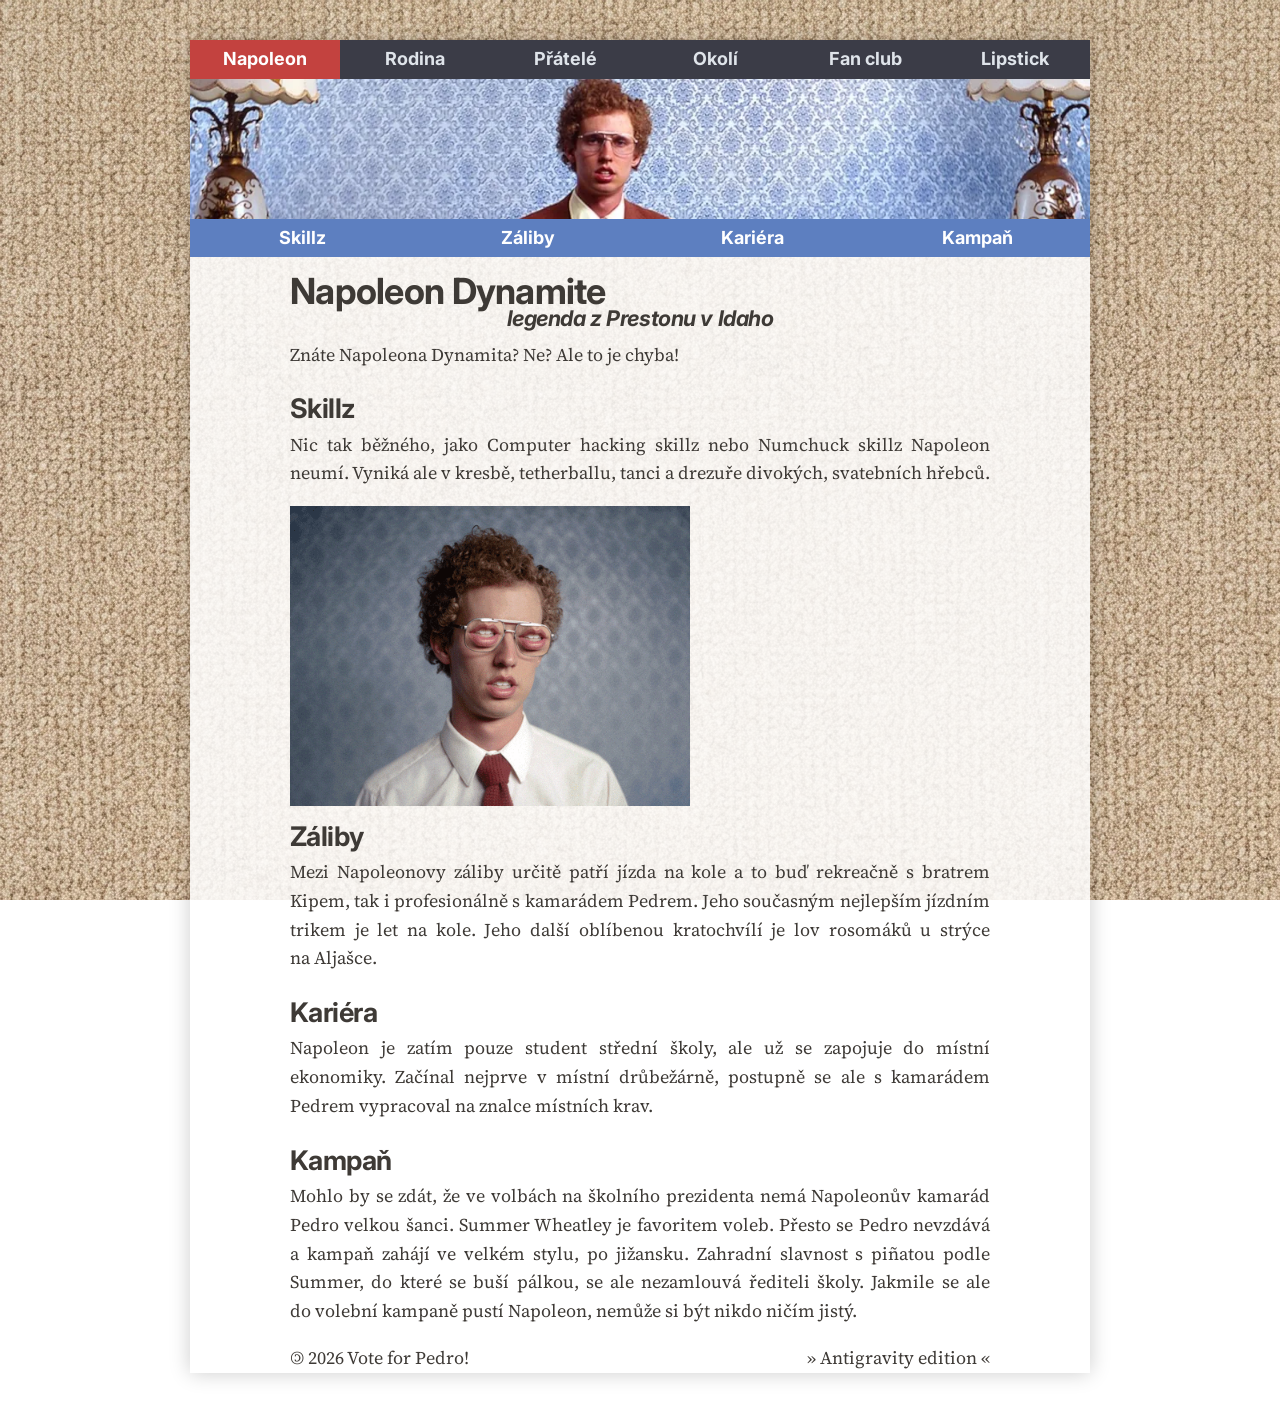
==== commit 5b4ea30e: "aktualizace" ====
--- a/index.html
+++ b/index.html
@@ -55,16 +55,16 @@
             
             <article id="section1">
                 <h2>Skillz</h2>
-                <p>Nic tak běžného, jako Computer hacking skillz nebo Numchuck skillz Napoleon neumí. Vyniká ale v kresbě, tetherballu, tanci a drezůře divokých, svatebních hřebců.</p>
-                <img src="Napoleon.gif" alt="Napoleon Dynamit" width="400" height="300">
+                <p>Nic tak běžného, jako Computer hacking skillz nebo Numchuck skillz Napoleon neumí. Vyniká ale v kresbě, tetherballu, tanci a drezuře divokých, svatebních hřebců.</p>
+                <img src="picture/Napoleon.gif" alt="Napoleon Dynamit" width="400" height="300">
             </article>
             <article id="section2">
                 <h2>Záliby</h2>
-                <p>Mezi Napoleonovi záliby určitě patří jízda na&nbsp;kole a&nbsp;to buď rekreačně s&nbsp;bratrem Kipem, tak i&nbsp;profesionálně s&nbsp;kamarádem Pedrem. Jeho současným nejlepším jízním trikem je let na&nbsp;kole. Jeho další oblíbenou kratochvílí je lov rosomáku u&nbsp;strýce na&nbsp;Aljašce.</p>
+                <p>Mezi Napoleonovy záliby určitě patří jízda na&nbsp;kole a&nbsp;to buď rekreačně s&nbsp;bratrem Kipem, tak i&nbsp;profesionálně s&nbsp;kamarádem Pedrem. Jeho současným nejlepším jízdním trikem je let na&nbsp;kole. Jeho další oblíbenou kratochvílí je lov rosomáků u&nbsp;strýce na&nbsp;Aljašce.</p>
             </article>
             <article id="section3">
                 <h2>Kariéra</h2>
-                <p>Napoleon je zatím pouze student střední školy, ale už&nbsp;se&nbsp;zapojuje do&nbsp;místní ekonomiky. Začínal nejprve v&nbsp;místní drůbežárně, postupně se&nbsp;ale s&nbsp;kamádem Pedrem vypracoval na&nbsp;znalce místních krav.</p>
+                <p>Napoleon je zatím pouze student střední školy, ale už&nbsp;se&nbsp;zapojuje do&nbsp;místní ekonomiky. Začínal nejprve v&nbsp;místní drůbežárně, postupně se&nbsp;ale s&nbsp;kamarádem Pedrem vypracoval na&nbsp;znalce místních krav.</p>
             </article>
             <article id="section4">
                 <h2>Kampaň</h2>
--- a/style.css
+++ b/style.css
@@ -263,21 +263,6 @@
   scroll-behavior: smooth;
 }
 
-article {
-  scroll-margin-top: 240px;
-  max-width: 700px;
-  margin: auto;
-  line-height: 1.6;
-  display: flow-root; /* aby mi text neobtékal jiné  obrázky */
-  text-align: justify;
-/*    
-  min-height: 80vh;
-  padding: 60px 40px;
-  display: flex;
-  flex-direction: column;
-  justify-content: center; */
-}
-
 article, .objednavka, footer {
   scroll-margin-top: 240px;
   max-width: 700px;
@@ -285,6 +270,11 @@
   line-height: 1.6;
 }
 
+article {
+  display: flow-root; /* aby mi text neobtékal jiné  obrázky */
+  text-align: justify;
+}
+
 /*
 img {
   max-width: 100%;
@@ -329,20 +319,16 @@
   border-bottom: 1px solid var(--taupe);
 }
 
-/* --- pokus s hover efektem pro řádky tabulky
-    --- NEGUNGUJE ---
+/* --- hover efekt pro řádky tabulky --- */
 tr:hover {
-  background-color: rgba(255,255,255,0.4);
-}
-  */
+  background-color: rgba(217, 108, 74, 0.12); /* Jemný oranžový nádech s využitím var(--nd-orange) */
+}
 
 .portrait {
   transition: transform 0.3s ease;
   box-shadow: 3px 3px 8px rgba(0,0,0,0.25); /* stín */
-  
   width: 180px;
   border-radius: 4px;
-  transition: transform 0.3s ease;
 }
 
 /* --- první obrázek mi NĚKDE moc čouhá nahoru, tak posun níž 
@@ -383,3 +369,158 @@
   animation: pulse 2s infinite;
   float: right;    
 }
+
+/* --- Styly pro formuláře --- */
+form {
+  max-width: 500px;
+  margin: 30px auto;
+  padding: 25px;
+  background-color: rgba(242, 237, 227, 0.7); /* var(--nd-cream) s mírnou průhledností */
+  border: 1px solid var(--nd-tan);
+  border-radius: 8px;
+}
+
+#fanclub-form-container form {
+  max-width: 100%;
+}
+
+form label {
+  display: block;
+  margin-top: 15px;
+  margin-bottom: 6px;
+  font-family: "Inter", sans-serif;
+  font-weight: 600;
+  font-size: 0.9em;
+  color: var(--nd-chocolate);
+}
+
+form input[type="text"],
+form input[type="email"],
+form input[type="number"],
+table input[type="number"] {
+  width: 100%;
+  padding: 10px;
+  border: 2px solid var(--nd-tan);
+  border-radius: 6px;
+  background-color: #fff;
+  color: var(--nd-chocolate);
+  font-family: "Inter", sans-serif;
+  font-size: 0.95em;
+  box-sizing: border-box;
+  transition: border-color 0.3s, box-shadow 0.3s;
+}
+
+table input[type="number"] {
+  width: 70px;
+  text-align: center;
+  padding: 6px;
+}
+
+form input[type="text"]:focus,
+form input[type="email"]:focus,
+form input[type="number"]:focus,
+table input[type="number"]:focus {
+  outline: none;
+  border-color: var(--tomato-jam);
+  box-shadow: 0 0 0 3px rgba(195, 66, 63, 0.2);
+}
+
+form button,
+form input[type="submit"] {
+  display: block;
+  width: 100%;
+  padding: 12px;
+  margin-top: 25px;
+  background-color: var(--tomato-jam);
+  color: white;
+  border: none;
+  border-radius: 6px;
+  font-family: "Inter", sans-serif;
+  font-weight: bold;
+  font-size: 1em;
+  cursor: pointer;
+  transition: background-color 0.2s, transform 0.1s;
+}
+
+form button:hover,
+form input[type="submit"]:hover {
+  background-color: var(--red);
+}
+
+form button:active,
+form input[type="submit"]:active {
+  transform: scale(0.98);
+}
+
+/* --- Mobilní responzivita --- */
+@media (max-width: 900px) {
+  body {
+    margin: 0;
+    padding: 0;
+    font-size: 16px;
+  }
+  .page-wrapper {
+    box-shadow: none;
+    max-width: 100%;
+  }
+  footer {
+    padding-bottom: 20px;
+  }
+}
+
+@media (max-width: 768px) {
+  header {
+    position: static; /* Aby nezabíral moc místa na mobilech */
+  }
+  
+  .main-nav ul {
+    flex-wrap: wrap;
+  }
+  .main-nav li {
+    flex: 1 1 33.33%;
+  }
+  .main-nav a {
+    padding: 8px 4px;
+    font-size: 0.9em;
+  }
+
+  .sec-nav ul {
+    flex-wrap: wrap;
+  }
+  .sec-nav li {
+    flex: 1 1 50%;
+  }
+  .sec-nav a {
+    padding: 8px 4px;
+    font-size: 0.9em;
+  }
+
+  article, .objednavka, footer {
+    padding: 0 20px;
+    box-sizing: border-box;
+  }
+
+  .portrait {
+    float: none !important;
+    display: block;
+    margin: 15px auto !important;
+  }
+
+  table {
+    font-size: 0.85em;
+  }
+
+  th, td {
+    padding: 8px 6px;
+  }
+
+  table input[type="number"] {
+    width: 50px;
+  }
+}
+
+@media (max-width: 480px) {
+  .main-nav li {
+    flex: 1 1 50%;
+  }
+}
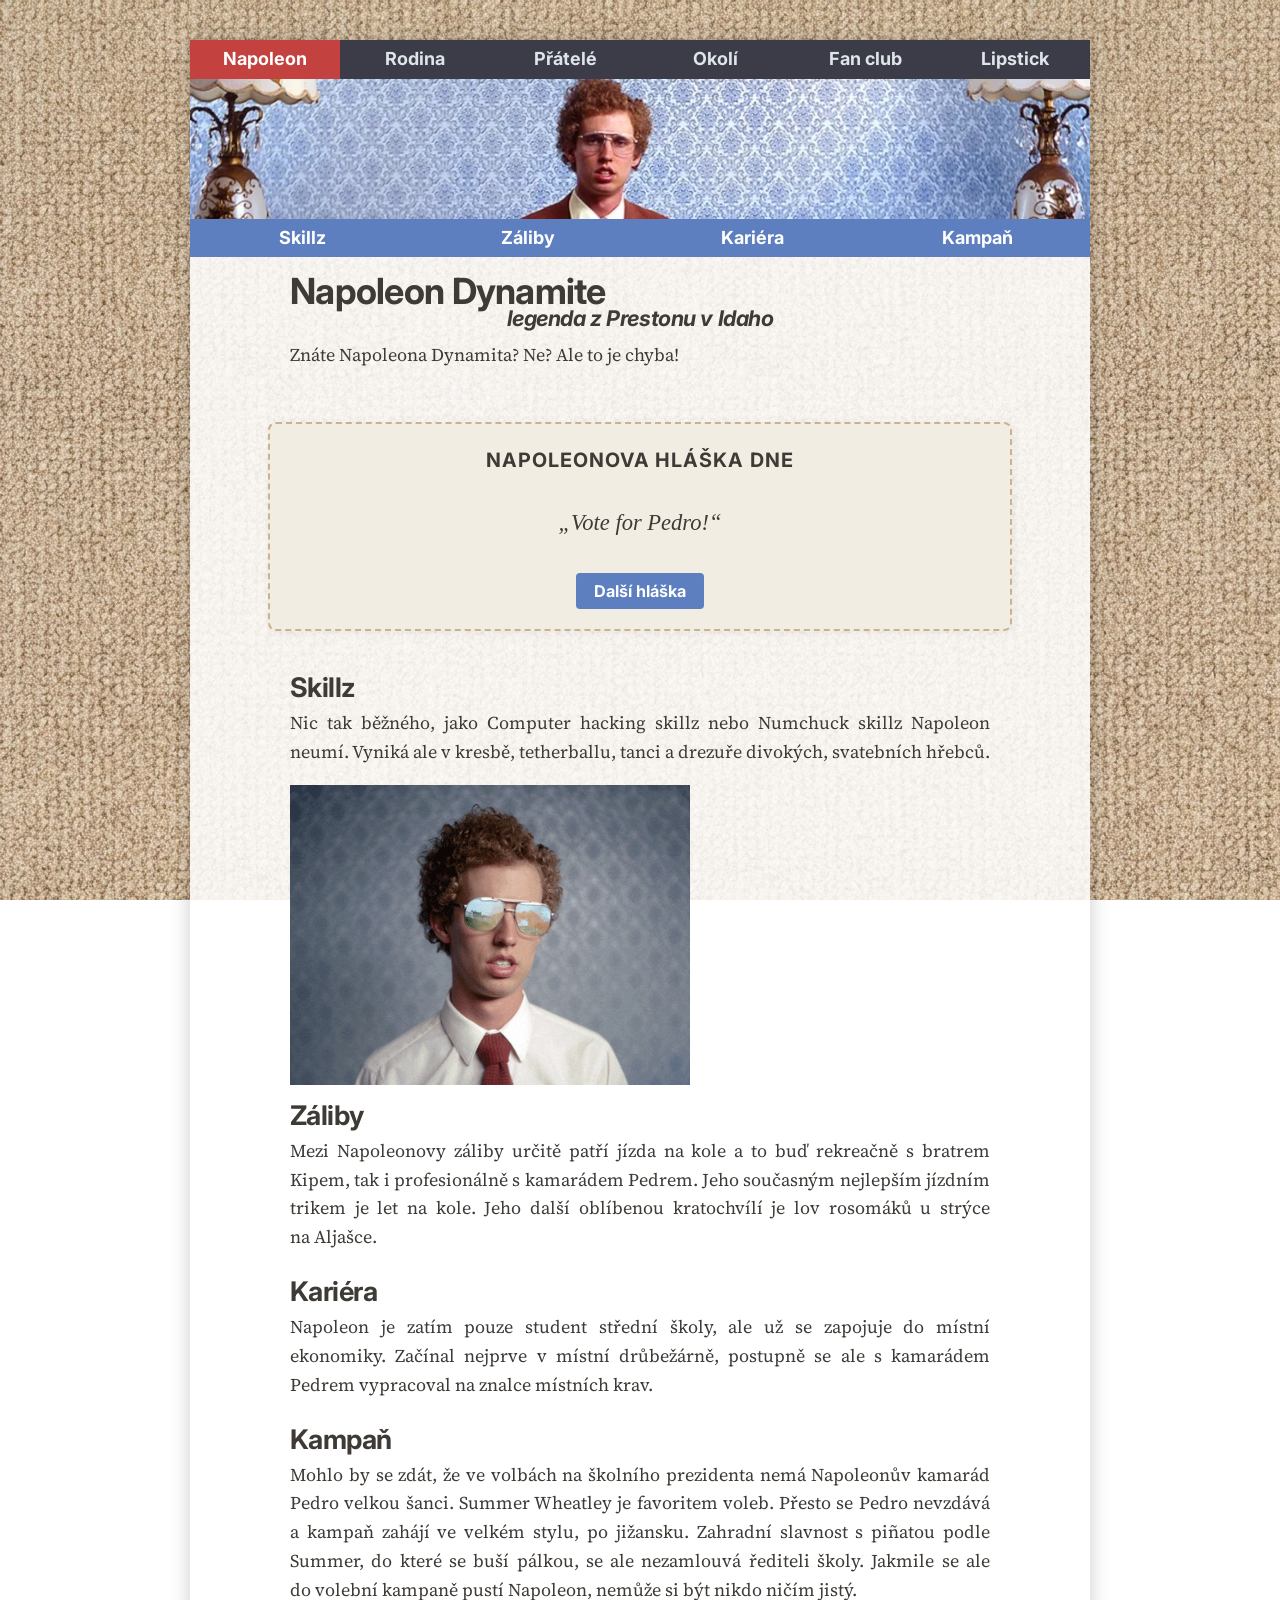
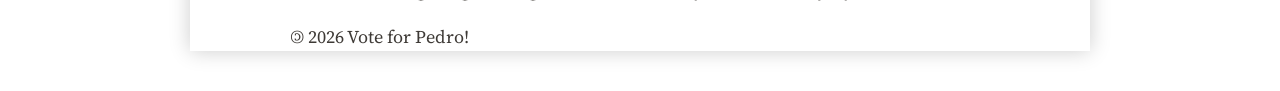
==== commit 85d6eb90: "drobné vylepšení" ====
--- a/index.html
+++ b/index.html
@@ -52,6 +52,15 @@
             <article>
                 <p>Znáte Napoleona Dynamita? Ne? Ale to je chyba!</p>
             </article>
+
+            <!-- Generátor hlášek -->
+            <section id="quote-generator">
+                <h3>Napoleonova hláška dne</h3>
+                <div class="quote-box">
+                    <p id="quote-text">„Vote for Pedro!“</p>
+                </div>
+                <button id="quote-btn">Další hláška</button>
+            </section>
             
             <article id="section1">
                 <h2>Skillz</h2>
@@ -74,10 +83,38 @@
 
         <footer>
             <p>
-                <span class="copyleft">&copy;</span> 2026 Vote for Pedro! <a class="link-out" href="https://mak-024.github.io/webovka02/">&raquo; Antigravity edition &laquo;</a>
+                <span class="copyleft">&copy;</span> 2026 Vote for Pedro!
             </p>
         </footer>
     </div>
 
+    <script>
+        const quotes = [
+            "„Vote for Pedro!“",
+            "„Tina, ty tlustá lamo, pojď se nažrat!“",
+            "„Nic tak běžného, jako Computer hacking skillz nebo Numchuck skillz neumím. Ale vynikám v kresbě, tetherballu a tanci.“",
+            "„Vsadím se, že tvůj kluk neumí ulovit rosomáka.“",
+            "„Už ti někdy strýc Rico vyprávěl, jak hodil fotbalový míč přes tamty hory?“",
+            "„Pedro nabízí ochranu pro všechny vaše nejdivočejší sny!“",
+            "„Já dělám jen to, co se mi sakra zachce! Gosh!“",
+            "„Mým současným nejlepším trikem na kole je let na kole.“"
+        ];
+        
+        const quoteText = document.getElementById('quote-text');
+        const quoteBtn = document.getElementById('quote-btn');
+        
+        quoteBtn.addEventListener('click', () => {
+            quoteText.style.opacity = 0;
+            setTimeout(() => {
+                let randomQuote;
+                do {
+                    randomQuote = quotes[Math.floor(Math.random() * quotes.length)];
+                } while (randomQuote === quoteText.innerText);
+                
+                quoteText.innerText = randomQuote;
+                quoteText.style.opacity = 1;
+            }, 250);
+        });
+    </script>
 </body>
 </html> 
--- a/style.css
+++ b/style.css
@@ -214,9 +214,7 @@
   color: var(--light-gray);
   font-family: "Inter", sans-serif;
   font-weight: bold;
-  transition:
-    background-color 0.4s,
-    color 0.4s;
+  transition: background-color 0.2s ease, color 0.2s ease, transform 0.2s ease;
 }
 
 .main-nav a.active {
@@ -227,6 +225,7 @@
 .main-nav a:hover {
   background-color: var(--red);
   color: white;
+  transform: translateY(-1px);
 }
 
 .sec-nav ul {
@@ -249,14 +248,13 @@
   color: white;
   font-family: "Inter", sans-serif;
   font-weight: bold;
-  transition:
-    background-color 0.4s,
-    color 0.4s;
+  transition: background-color 0.2s ease, color 0.2s ease, transform 0.2s ease;
 }
 
 .sec-nav a:hover {
   background-color: var(--orange);
   color: #111;
+  transform: translateY(1px);
 }
 
 html {
@@ -304,6 +302,10 @@
   border-collapse: collapse;
   margin: 30px 0;
   background-color: var(--paper-overlay);
+  border-radius: 8px;
+  overflow: hidden;
+  box-shadow: 0 4px 12px rgba(0, 0, 0, 0.08);
+  border: 1px solid var(--nd-tan);
 }
 
 th {
@@ -315,17 +317,17 @@
 
 td {
   padding: 12px;
-
-  border-bottom: 1px solid var(--taupe);
+  border-bottom: 1px solid var(--nd-beige);
+  vertical-align: middle;
 }
 
 /* --- hover efekt pro řádky tabulky --- */
 tr:hover {
-  background-color: rgba(217, 108, 74, 0.12); /* Jemný oranžový nádech s využitím var(--nd-orange) */
+  background-color: rgba(217, 108, 74, 0.08);
 }
 
 .portrait {
-  transition: transform 0.3s ease;
+  transition: transform 0.3s ease, box-shadow 0.3s ease;
   box-shadow: 3px 3px 8px rgba(0,0,0,0.25); /* stín */
   width: 180px;
   border-radius: 4px;
@@ -349,12 +351,14 @@
 
 /* --- lehké zvednutí a pootočení doprava --- */
 .left:hover {
-    transform: scale(1.03) rotate(-2deg);
+    transform: scale(1.05) rotate(-2deg);
+    box-shadow: 6px 6px 14px rgba(0,0,0,0.35);
 }
 
 /* --- lehké zvednutí a pootočení doleva --- */
 .right:hover {
-    transform: scale(1.03) rotate(2deg);
+    transform: scale(1.05) rotate(2deg);
+    box-shadow: 6px 6px 14px rgba(0,0,0,0.35);
 }
 
 .poznamka {
@@ -452,6 +456,117 @@
   transform: scale(0.98);
 }
 
+/* --- Generátor hlášek --- */
+#quote-generator {
+  text-align: center;
+  max-width: 700px;
+  margin: 35px auto;
+  padding: 20px;
+  background-color: var(--nd-cream);
+  border: 2px dashed var(--nd-tan);
+  border-radius: 8px;
+  box-shadow: 2px 2px 10px rgba(0, 0, 0, 0.05);
+}
+
+#quote-generator h3 {
+  font-size: 1.1em;
+  text-transform: uppercase;
+  letter-spacing: 0.05em;
+  color: var(--nd-chocolate);
+  margin-bottom: 10px;
+}
+
+.quote-box {
+  min-height: 70px;
+  display: flex;
+  align-items: center;
+  justify-content: center;
+  margin-bottom: 15px;
+}
+
+#quote-text {
+  font-family: "Source Serif 4", serif;
+  font-style: italic;
+  font-size: 1.25em;
+  color: var(--nd-chocolate);
+  line-height: 1.4;
+  margin: 0;
+  transition: opacity 0.25s ease-in-out;
+  opacity: 1;
+}
+
+#quote-btn {
+  background-color: var(--blue);
+  color: white;
+  border: none;
+  padding: 8px 18px;
+  font-family: "Inter", sans-serif;
+  font-weight: bold;
+  font-size: 0.9em;
+  border-radius: 4px;
+  cursor: pointer;
+  transition: background-color 0.2s, transform 0.1s;
+}
+
+#quote-btn:hover {
+  background-color: var(--dark-gray);
+}
+
+#quote-btn:active {
+  transform: scale(0.96);
+}
+
+/* --- Box celkové ceny --- */
+.total-price-box {
+  max-width: 700px;
+  margin: 20px auto;
+  padding: 15px;
+  background-color: var(--nd-cream);
+  border: 2px solid var(--nd-orange);
+  border-radius: 8px;
+  text-align: right;
+  font-family: "Inter", sans-serif;
+  font-weight: bold;
+  font-size: 1.3em;
+  color: var(--nd-chocolate);
+  box-shadow: 2px 2px 8px rgba(0, 0, 0, 0.08);
+}
+
+#total-price {
+  color: var(--tomato-jam);
+}
+
+/* --- Štítky dostupnosti (Badges) --- */
+.badge {
+  display: inline-block;
+  padding: 4px 10px;
+  font-family: "Inter", sans-serif;
+  font-weight: 600;
+  font-size: 0.75em;
+  text-transform: uppercase;
+  letter-spacing: 0.03em;
+  border-radius: 12px;
+  text-align: center;
+}
+
+.badge-stock {
+  background-color: rgba(142, 208, 129, 0.2);
+  color: #3d7932;
+  border: 1px solid rgba(142, 208, 129, 0.5);
+}
+
+.badge-few {
+  background-color: rgba(231, 162, 74, 0.2);
+  color: #a0631c;
+  border: 1px solid rgba(231, 162, 74, 0.5);
+}
+
+.badge-full {
+  background-color: rgba(93, 127, 192, 0.2);
+  color: #2b4f91;
+  border: 1px solid rgba(93, 127, 192, 0.5);
+}
+
 /* --- Mobilní responzivita --- */
 @media (max-width: 900px) {
   body {
